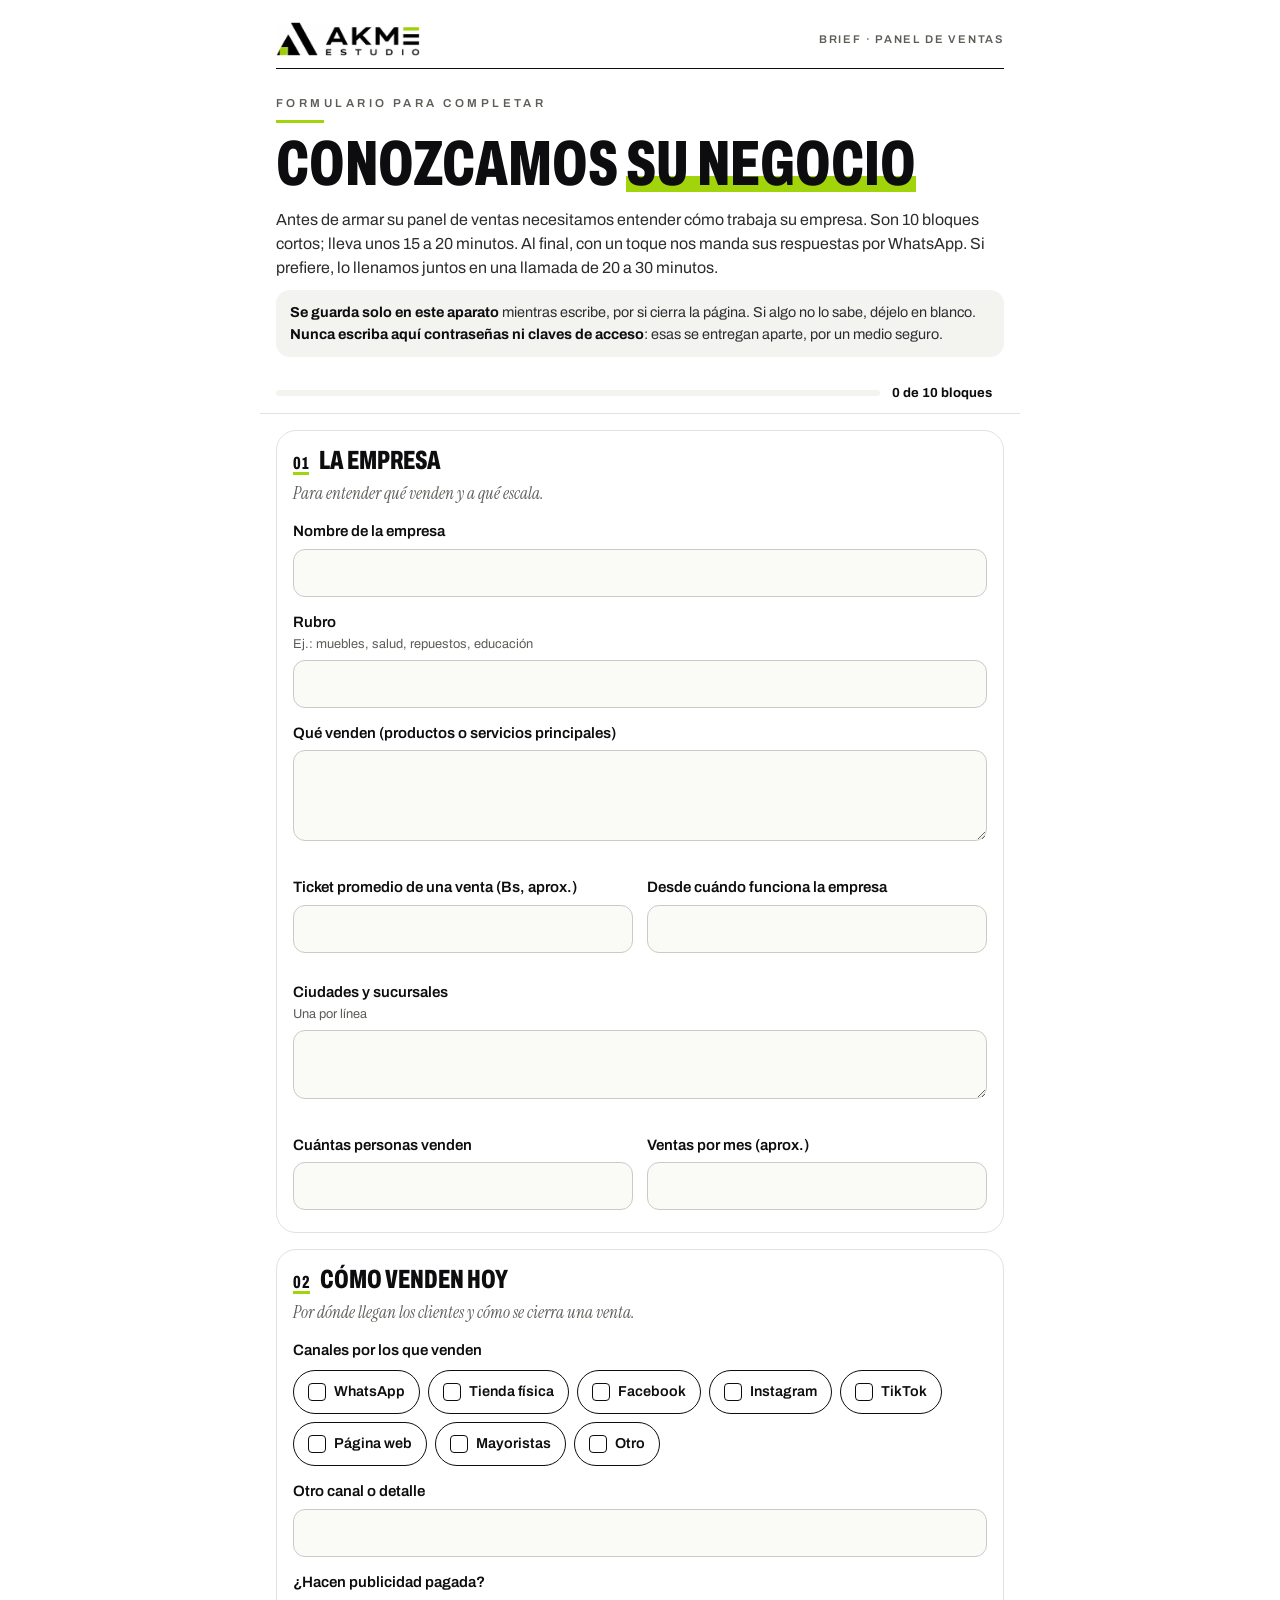
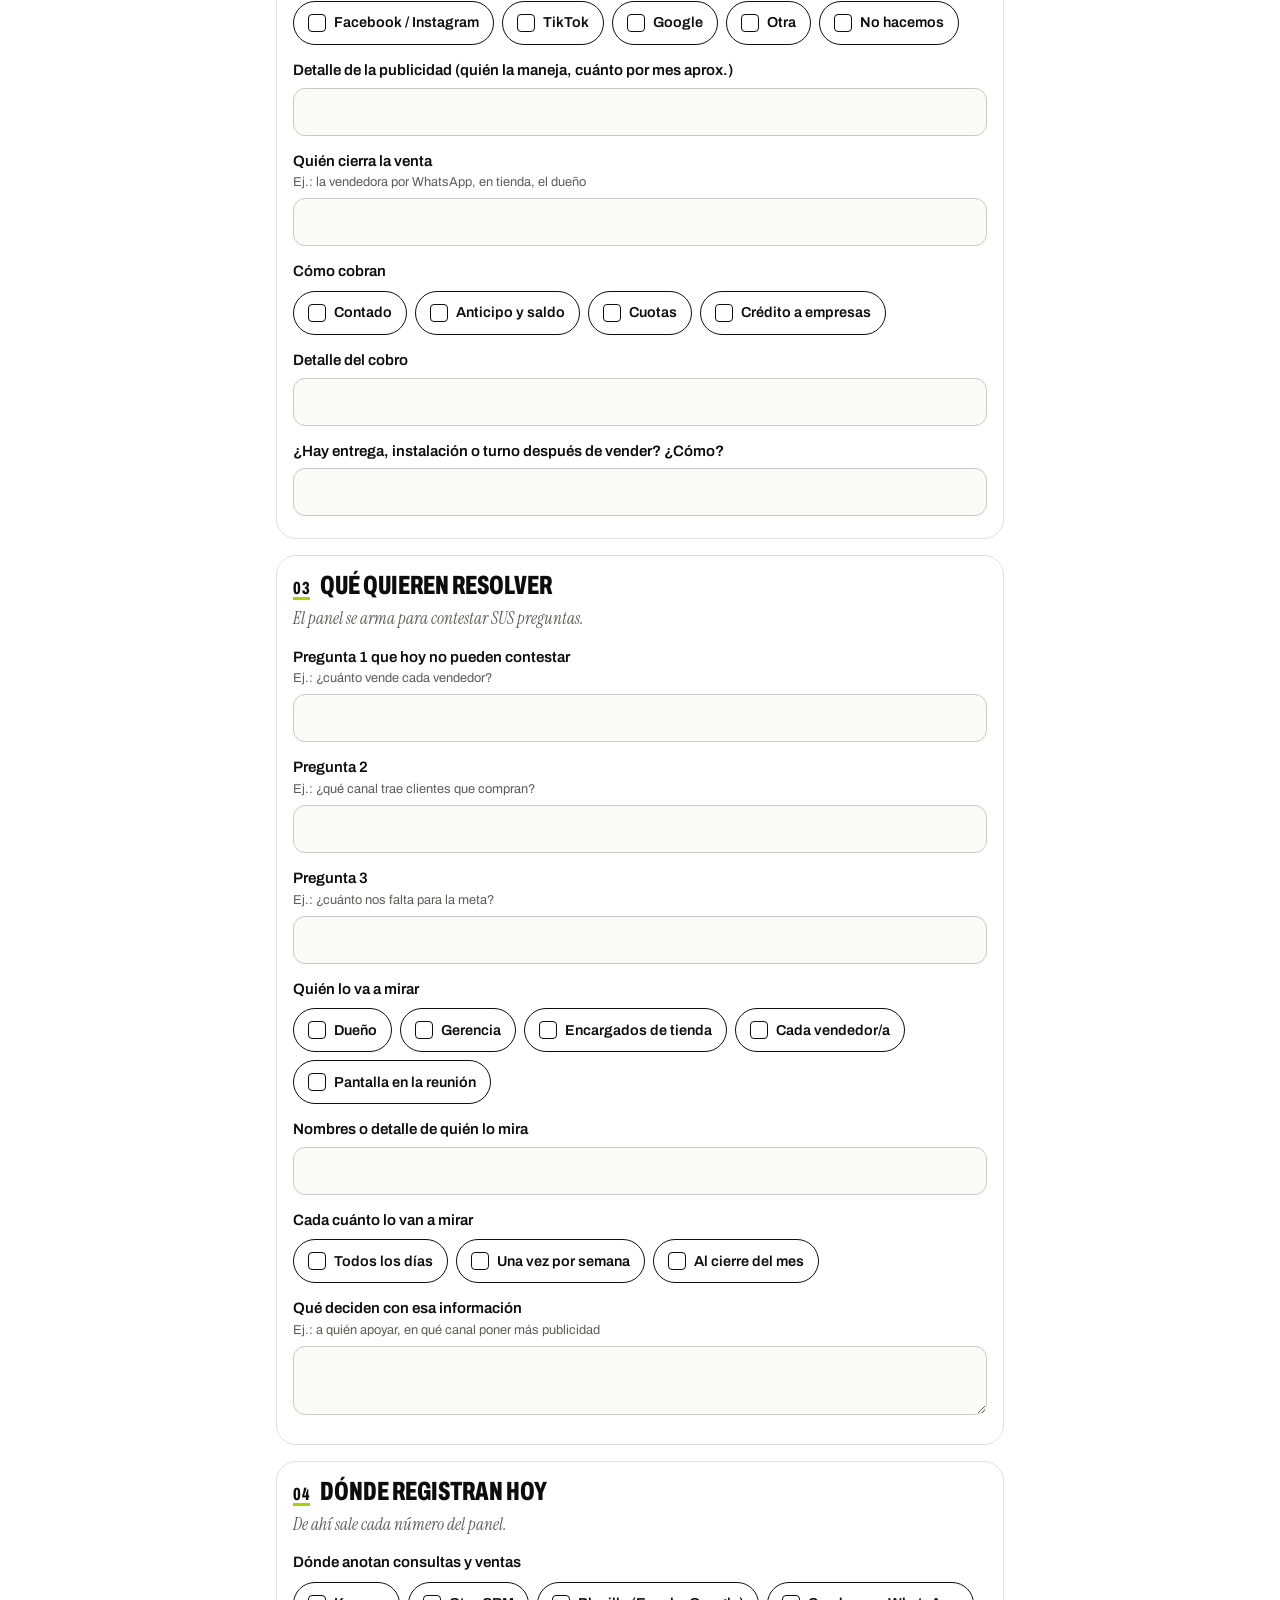
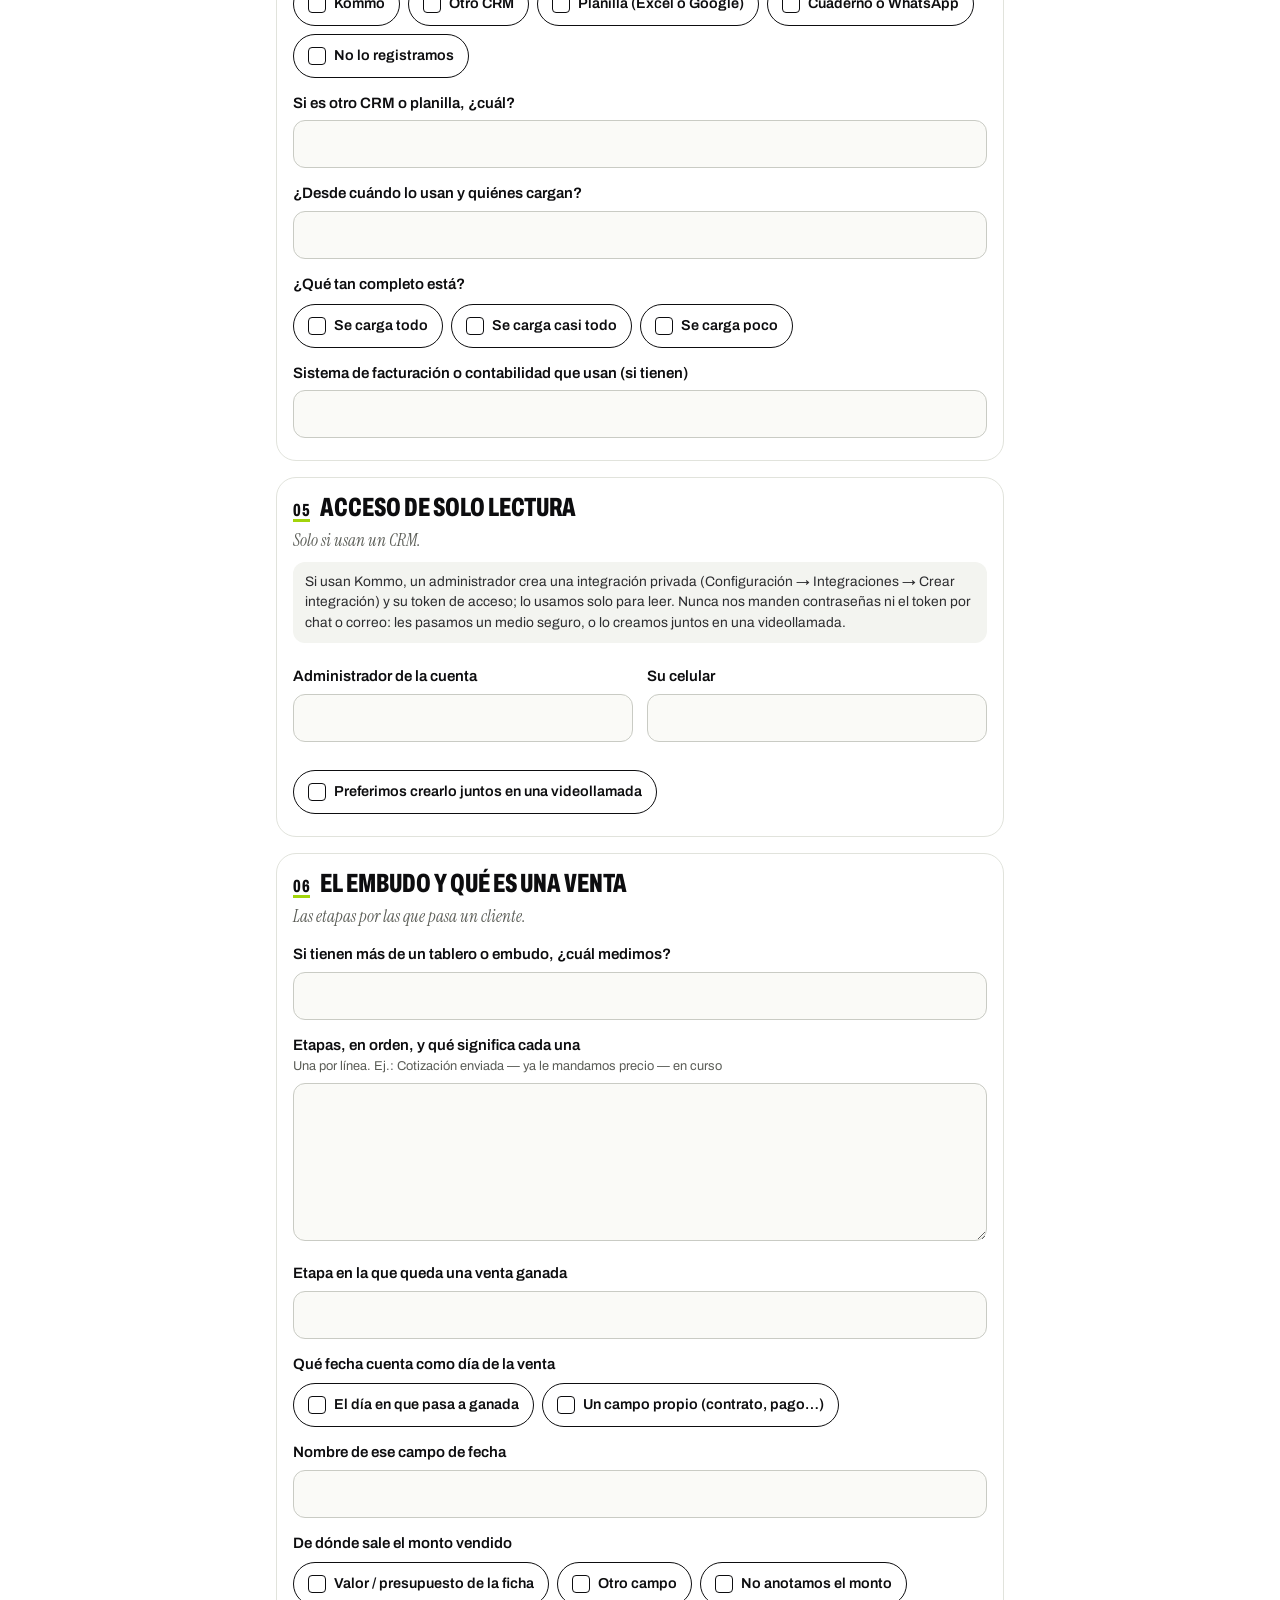
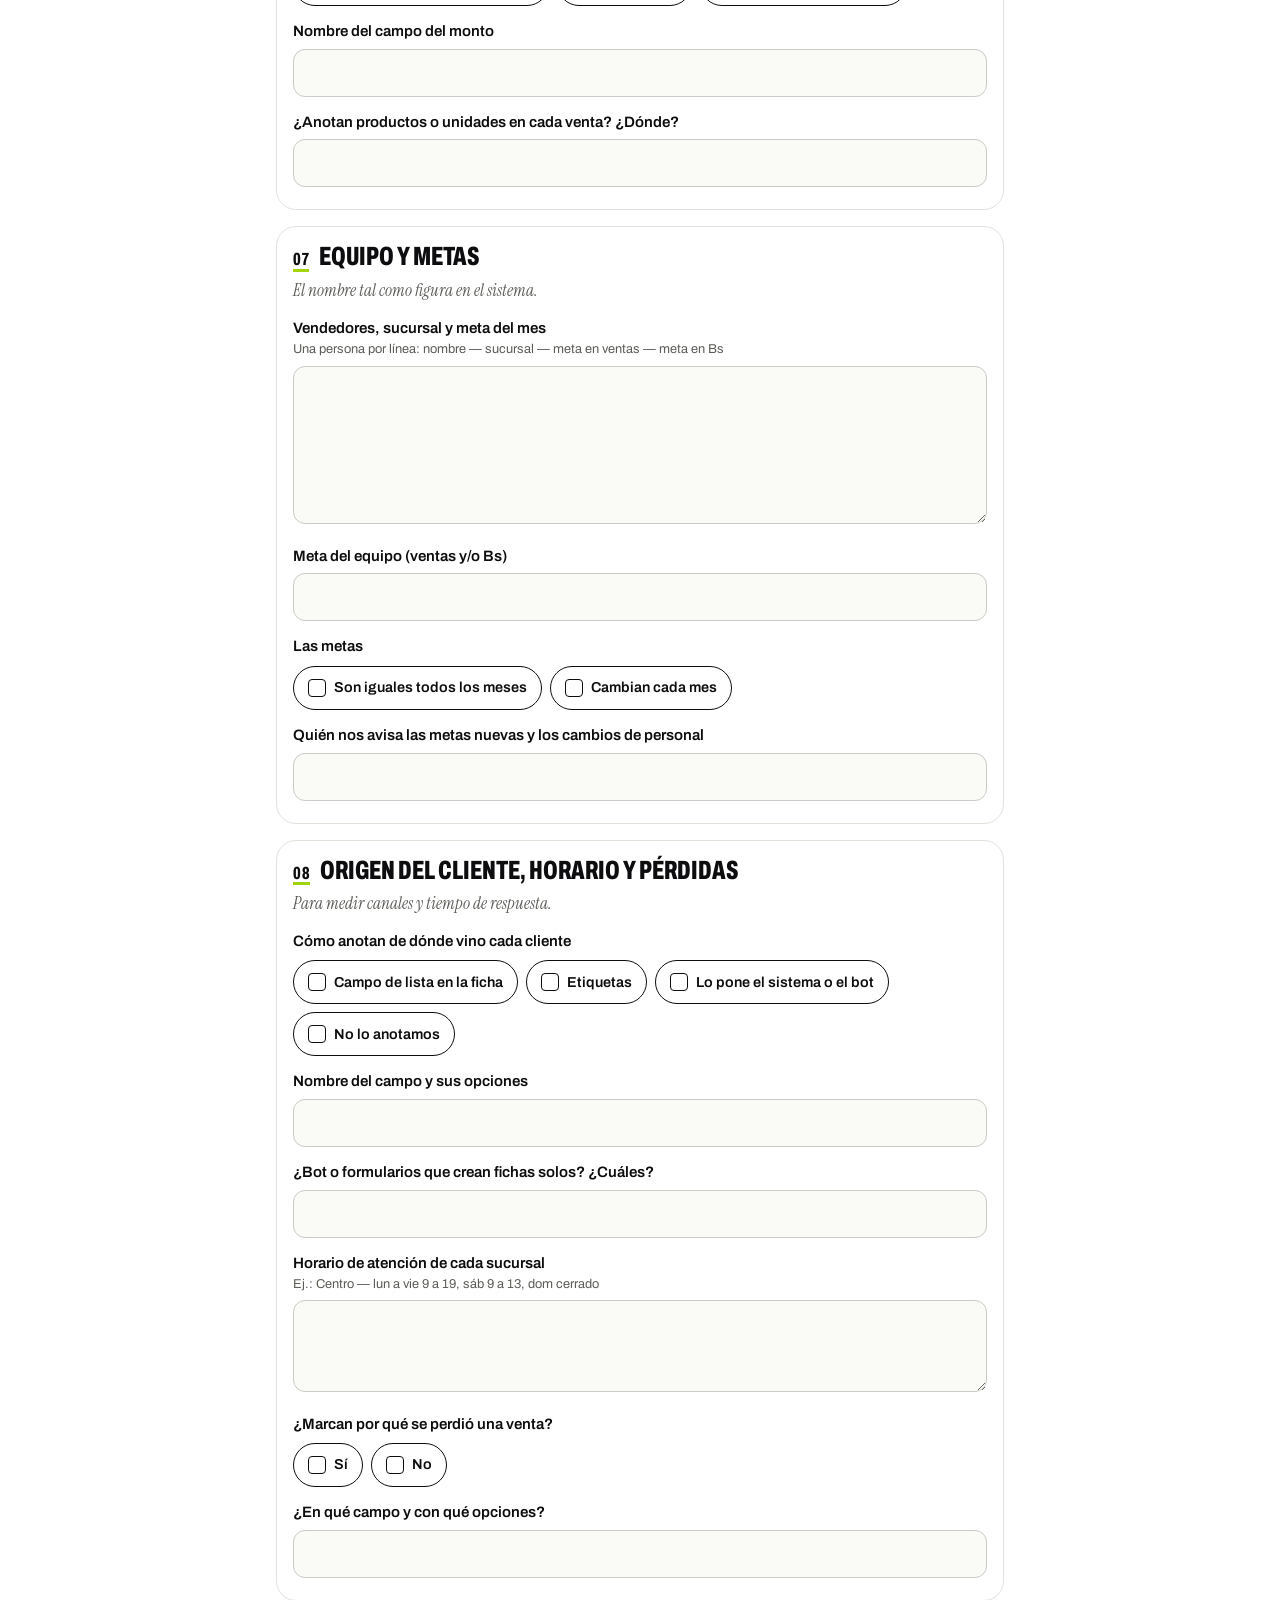
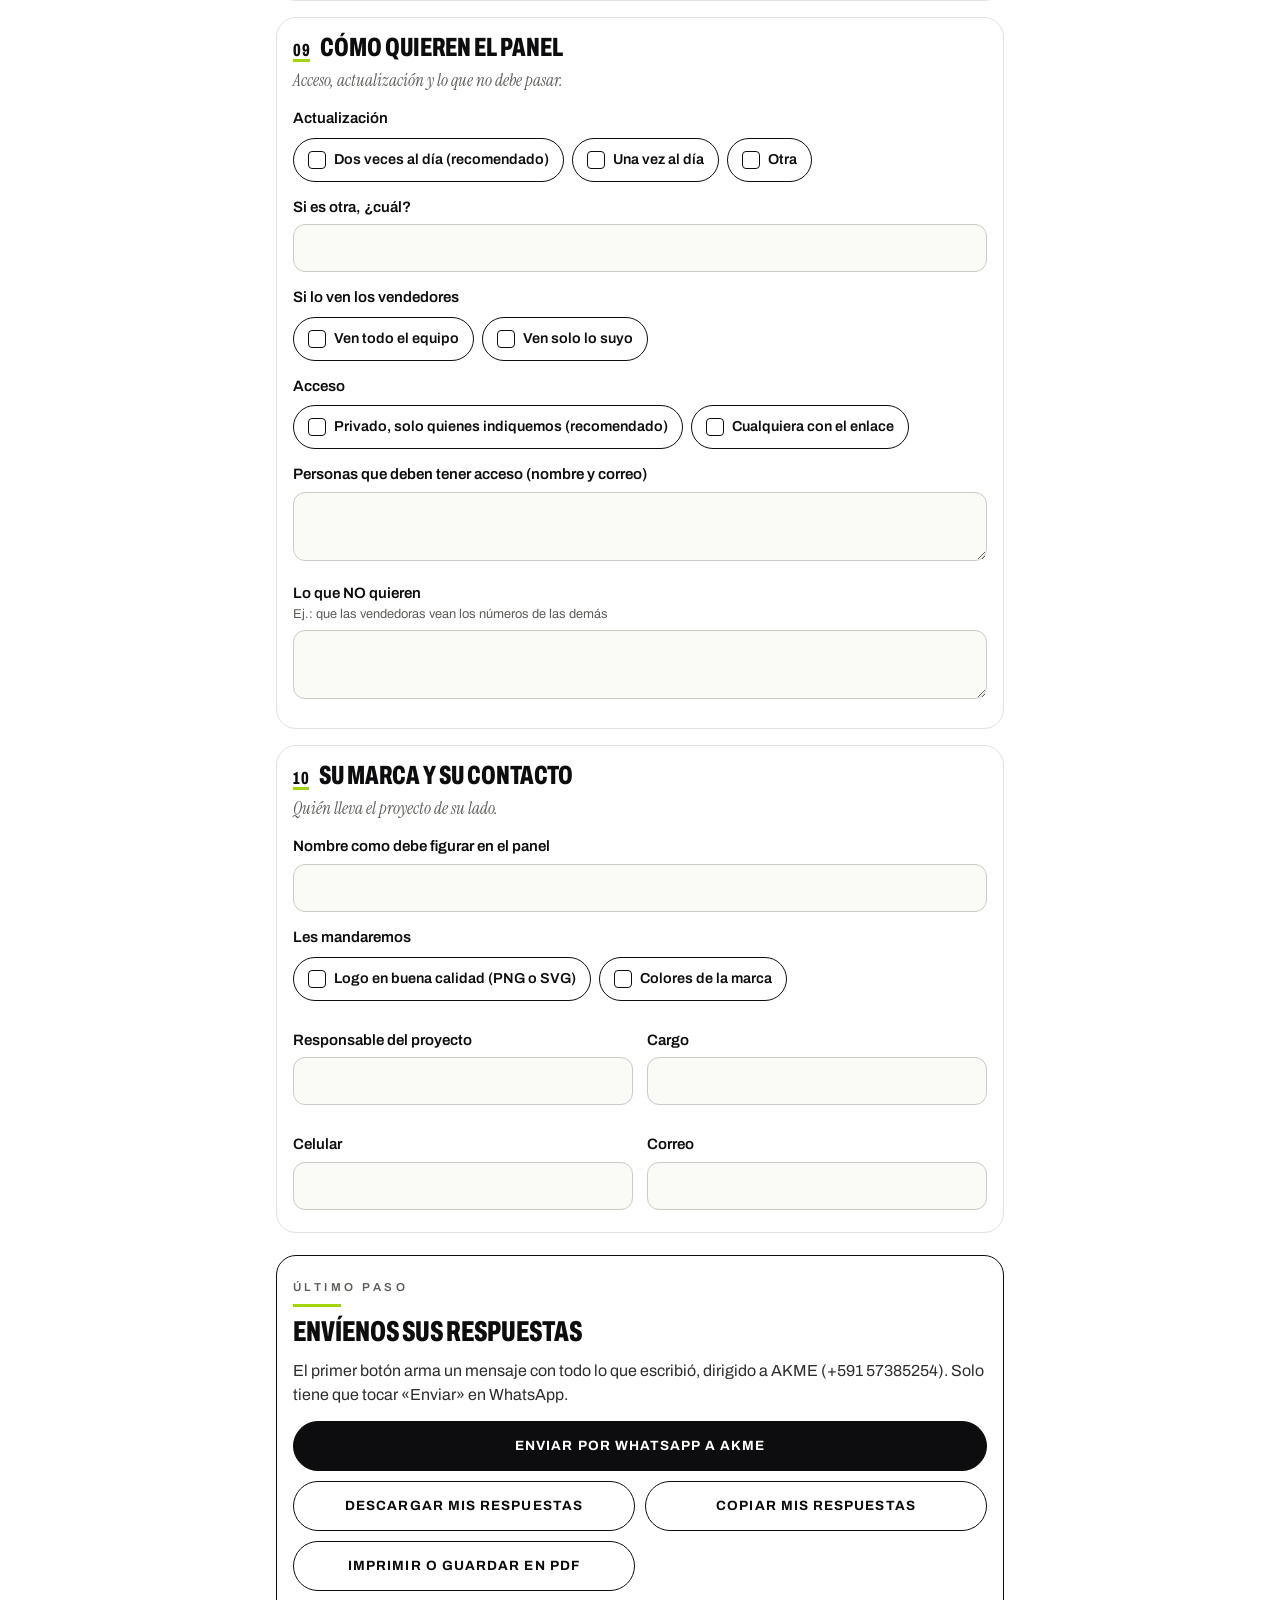
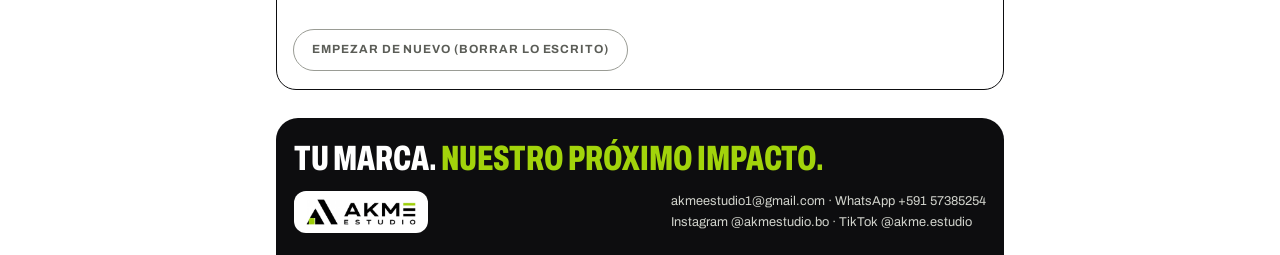
==== brief.html @ c1ee750e "Brief para clientes nuevos: formulario que el cliente llena y manda por WhatsApp Página brief.html d" ====
<!doctype html>
<html lang="es">
<head>
<meta charset="utf-8">
<meta name="robots" content="noindex">
<meta name="viewport" content="width=device-width, initial-scale=1">
<title>Brief del panel de ventas</title>
<meta name="description" content="Formulario de AKME Estudio para conocer su empresa antes de armar su panel de ventas.">
<link rel="preconnect" href="https://fonts.googleapis.com">
<link rel="preconnect" href="https://fonts.gstatic.com" crossorigin>
<link href="https://fonts.googleapis.com/css2?family=Archivo:ital,wdth,wght@0,62..125,100..900&family=Instrument+Serif:ital@1&display=swap" rel="stylesheet">
<style>
:root{--papel:#FFFFFF;--tinta:#0D0D0F;--grafito:#2D2D30;--lima:#A2D40B;--niebla:#F3F4F0;--linea:#E1E3DC;--apagado:#5B5D57;--oscuro-t:#D1D3CC;--bien:#1F8A4C}
*{box-sizing:border-box}
html{-webkit-text-size-adjust:100%}
body{margin:0;background:var(--papel);color:var(--tinta);font-family:"Archivo",system-ui,sans-serif;font-size:16px;line-height:1.5}
.hoja{max-width:760px;margin:0 auto;padding:22px 16px 0}
img{max-width:100%}
.cab{display:flex;justify-content:space-between;align-items:center;gap:12px;flex-wrap:wrap;border-bottom:1.5px solid var(--tinta);padding-bottom:12px}
.cab img{height:34px;width:auto;display:block}
.cab span{font-size:.7rem;text-transform:uppercase;letter-spacing:.16em;color:var(--apagado);font-weight:600}
.eyebrow{font-size:.72rem;text-transform:uppercase;letter-spacing:.3em;color:var(--apagado);font-weight:600;display:inline-block;margin:26px 0 12px}
.eyebrow::after{content:"";display:block;width:48px;height:3px;background:var(--lima);margin-top:8px}
h1,h2{font-stretch:64%;font-weight:800;text-transform:uppercase;line-height:.92;margin:0}
h1{font-size:clamp(2.6rem,11vw,4rem)}
h2{font-size:1.65rem;display:flex;gap:10px;align-items:baseline}
.hl{background:linear-gradient(transparent 68%,var(--lima) 68%,var(--lima) 92%,transparent 92%)}
.intro{color:var(--grafito);margin:14px 0 10px}
.aviso{background:var(--niebla);border-radius:14px;padding:12px 14px;font-size:.9rem;color:var(--grafito)}
.aviso b{color:var(--tinta)}
.estado{position:sticky;top:0;z-index:5;background:rgba(255,255,255,.96);border-bottom:1px solid var(--linea);margin:16px -16px 0;padding:10px 16px;display:flex;align-items:center;gap:12px;font-size:.82rem;color:var(--apagado)}
.estado .barra{flex:1;height:6px;background:var(--niebla);border-radius:999px;overflow:hidden}
.estado .barra i{display:block;height:100%;width:0;background:var(--tinta);transition:width .3s}
.estado b{color:var(--tinta);white-space:nowrap}
section{border:1px solid var(--linea);border-radius:20px;padding:18px 16px 8px;margin-top:16px}
.num{font-size:1.1rem;border-bottom:3px solid var(--lima);letter-spacing:.04em}
.desc{font-family:"Instrument Serif",serif;font-style:italic;color:var(--apagado);font-size:1.05rem;margin:6px 0 4px}
.nota{background:var(--niebla);border-radius:12px;padding:10px 12px;font-size:.86rem;color:var(--grafito);margin:8px 0}
.campo{margin:14px 0}
.campo label,.campo .lab{display:block;font-weight:600;font-size:.94rem}
.campo .h{display:block;font-size:.8rem;color:var(--apagado);margin-top:1px}
.dobles{display:grid;grid-template-columns:repeat(auto-fit,minmax(220px,1fr));gap:0 14px}
input[type=text],textarea{width:100%;margin-top:6px;font:inherit;font-size:16px;color:var(--tinta);background:#FAFAF7;border:1.5px solid #C9CBC4;border-radius:12px;padding:11px 12px;min-height:46px}
textarea{resize:vertical;line-height:1.4}
input[type=text]:focus,textarea:focus{outline:none;border-color:var(--tinta);background:#fff;box-shadow:0 0 0 3px rgba(162,212,11,.35)}
.ops{display:flex;flex-wrap:wrap;gap:8px;margin-top:8px}
.op{position:relative}
.op input{position:absolute;opacity:0;width:1px;height:1px}
.op span{display:inline-flex;align-items:center;gap:8px;min-height:44px;padding:8px 14px;border:1.5px solid var(--tinta);border-radius:999px;font-size:.9rem;cursor:pointer;user-select:none;background:#fff}
.op span::before{content:"";width:16px;height:16px;border:1.5px solid var(--tinta);border-radius:4px;flex:none;background:#fff}
.op input:checked+span{background:var(--tinta);color:#fff}
.op input:checked+span::before{background:var(--lima);border-color:var(--lima);box-shadow:inset 0 0 0 3px var(--tinta)}
.op input:focus-visible+span{box-shadow:0 0 0 3px rgba(162,212,11,.6)}
.fin{margin-top:22px;border:1.5px solid var(--tinta);border-radius:20px;padding:18px 16px}
.fin h2{font-size:1.8rem}
.btns{display:grid;gap:10px;margin-top:14px}
.btn{display:flex;align-items:center;justify-content:center;gap:8px;min-height:50px;border-radius:999px;border:1.5px solid var(--tinta);background:#fff;color:var(--tinta);font:inherit;font-weight:700;text-transform:uppercase;letter-spacing:.08em;font-size:.84rem;cursor:pointer;padding:10px 18px;text-decoration:none;text-align:center}
.btn.prin{background:var(--tinta);color:#fff}
.btn.chico{min-height:42px;font-size:.74rem;border-color:#9A9C95;color:var(--apagado)}
.msj{font-size:.86rem;color:var(--grafito);margin-top:10px;min-height:1.3em}
.msj.ok{color:var(--bien);font-weight:600}
.pie{background:var(--tinta);color:#fff;margin-top:28px;border-radius:22px 22px 0 0;padding:24px 18px 22px}
.pie .lema{font-stretch:64%;font-weight:800;text-transform:uppercase;font-size:clamp(1.6rem,7vw,2.2rem);line-height:.92}
.pie .lema em{font-style:normal;color:var(--lima)}
.pie .fila{display:flex;justify-content:space-between;gap:14px;align-items:center;flex-wrap:wrap;margin-top:16px}
.placa{background:#fff;border-radius:12px;padding:8px 12px;display:inline-block}
.placa img{height:26px;width:auto;display:block}
.pie .ct{font-size:.8rem;color:var(--oscuro-t);line-height:1.6}
@media (min-width:600px){.btns{grid-template-columns:1fr 1fr}.btns .prin{grid-column:1/-1}}
@page{size:A4;margin:12mm}
@media print{
  .estado,.fin .btns,.fin .msj,.btn.chico,.no-imp{display:none!important}
  body{font-size:10.5pt;-webkit-print-color-adjust:exact;print-color-adjust:exact}
  .hoja{max-width:none;padding:0}
  section{break-inside:auto;padding:12px 14px 4px}
  .campo{break-inside:avoid;margin:8px 0}
  input[type=text],textarea{min-height:0;padding:5px 8px;border-width:1px}
  .op span{min-height:0;padding:3px 10px}
  .op input:not(:checked)+span{opacity:.45}
  .pie{border-radius:16px}
}
</style>
</head>
<body>
<div class="hoja">
  <header class="cab"><img src="[data-uri]" alt="AKME Estudio"><span>Brief · Panel de ventas</span></header>
  <span class="eyebrow">Formulario para completar</span>
  <h1>Conozcamos <span class="hl">su negocio</span></h1>
  <p class="intro">Antes de armar su panel de ventas necesitamos entender cómo trabaja su empresa. Son 10 bloques cortos; lleva
    unos 15 a 20 minutos. Al final, con un toque nos manda sus respuestas por WhatsApp. Si prefiere, lo llenamos juntos en una
    llamada de 20 a 30 minutos.</p>
  <div class="aviso"><b>Se guarda solo en este aparato</b> mientras escribe, por si cierra la página. Si algo no lo sabe, déjelo en
    blanco. <b>Nunca escriba aquí contraseñas ni claves de acceso</b>: esas se entregan aparte, por un medio seguro.</div>
  <div class="estado" aria-live="polite"><div class="barra"><i id="barra"></i></div><b id="avance">0 de 10 bloques</b><span id="guardado"></span></div>

  <form id="brief" autocomplete="off" onsubmit="return false"></form>

  <div class="fin">
    <span class="eyebrow" style="margin-top:0">Último paso</span>
    <h2>Envíenos sus respuestas</h2>
    <p class="intro" style="margin-bottom:0">El primer botón arma un mensaje con todo lo que escribió, dirigido a AKME
      (+591 57385254). Solo tiene que tocar «Enviar» en WhatsApp.</p>
    <div class="btns">
      <button type="button" class="btn prin" id="b-wa">Enviar por WhatsApp a AKME</button>
      <button type="button" class="btn" id="b-txt">Descargar mis respuestas</button>
      <button type="button" class="btn" id="b-copiar">Copiar mis respuestas</button>
      <button type="button" class="btn" id="b-imp">Imprimir o guardar en PDF</button>
    </div>
    <div class="msj" id="msj" role="status"></div>
    <div style="margin-top:10px"><button type="button" class="btn chico" id="b-borrar">Empezar de nuevo (borrar lo escrito)</button></div>
  </div>
</div>

<footer class="hoja" style="padding-top:0">
  <div class="pie">
    <div class="lema">Tu marca. <em>Nuestro próximo impacto.</em></div>
    <div class="fila">
      <span class="placa"><img src="[data-uri]" alt="AKME Estudio"></span>
      <div class="ct">akmeestudio1@gmail.com · WhatsApp +591 57385254<br>Instagram @akmestudio.bo · TikTok @akme.estudio</div>
    </div>
  </div>
</footer>

<script>
(function(){
  var SPEC = [{"n": "1", "t": "La empresa", "d": "Para entender qué venden y a qué escala.", "f": [{"k": "text", "name": "empresa_nombre", "l": "Nombre de la empresa"}, {"k": "text", "name": "rubro", "l": "Rubro", "h": "Ej.: muebles, salud, repuestos, educación"}, {"k": "area", "name": "que_venden", "l": "Qué venden (productos o servicios principales)", "rows": 3}, {"k": "text", "name": "ticket_promedio", "l": "Ticket promedio de una venta (Bs, aprox.)", "half": true}, {"k": "text", "name": "desde_cuando", "l": "Desde cuándo funciona la empresa", "half": true}, {"k": "area", "name": "sucursales", "l": "Ciudades y sucursales", "h": "Una por línea", "rows": 2}, {"k": "text", "name": "cantidad_vendedores", "l": "Cuántas personas venden", "half": true}, {"k": "text", "name": "ventas_mes", "l": "Ventas por mes (aprox.)", "half": true}]}, {"n": "2", "t": "Cómo venden hoy", "d": "Por dónde llegan los clientes y cómo se cierra una venta.", "f": [{"k": "checks", "l": "Canales por los que venden", "o": [["canal_whatsapp", "WhatsApp"], ["canal_tienda", "Tienda física"], ["canal_facebook", "Facebook"], ["canal_instagram", "Instagram"], ["canal_tiktok", "TikTok"], ["canal_web", "Página web"], ["canal_mayoristas", "Mayoristas"], ["canal_otro", "Otro"]]}, {"k": "text", "name": "canales", "l": "Otro canal o detalle"}, {"k": "checks", "l": "¿Hacen publicidad pagada?", "o": [["pub_meta", "Facebook / Instagram"], ["pub_tiktok", "TikTok"], ["pub_google", "Google"], ["pub_otra", "Otra"], ["pub_no", "No hacemos"]]}, {"k": "text", "name": "publicidad", "l": "Detalle de la publicidad (quién la maneja, cuánto por mes aprox.)"}, {"k": "text", "name": "quien_cierra", "l": "Quién cierra la venta", "h": "Ej.: la vendedora por WhatsApp, en tienda, el dueño"}, {"k": "checks", "l": "Cómo cobran", "o": [["cobro_contado", "Contado"], ["cobro_anticipo", "Anticipo y saldo"], ["cobro_cuotas", "Cuotas"], ["cobro_credito", "Crédito a empresas"]]}, {"k": "text", "name": "como_cobran", "l": "Detalle del cobro"}, {"k": "text", "name": "entrega", "l": "¿Hay entrega, instalación o turno después de vender? ¿Cómo?"}]}, {"n": "3", "t": "Qué quieren resolver", "d": "El panel se arma para contestar SUS preguntas.", "f": [{"k": "text", "name": "preguntas_1", "l": "Pregunta 1 que hoy no pueden contestar", "h": "Ej.: ¿cuánto vende cada vendedor?"}, {"k": "text", "name": "preguntas_2", "l": "Pregunta 2", "h": "Ej.: ¿qué canal trae clientes que compran?"}, {"k": "text", "name": "preguntas_3", "l": "Pregunta 3", "h": "Ej.: ¿cuánto nos falta para la meta?"}, {"k": "checks", "l": "Quién lo va a mirar", "o": [["mira_dueno", "Dueño"], ["mira_gerencia", "Gerencia"], ["mira_supervisores", "Encargados de tienda"], ["mira_vendedores", "Cada vendedor/a"], ["mira_reunion", "Pantalla en la reunión"]]}, {"k": "text", "name": "quien_mira", "l": "Nombres o detalle de quién lo mira"}, {"k": "checks", "l": "Cada cuánto lo van a mirar", "o": [["mira_diario", "Todos los días"], ["mira_semanal", "Una vez por semana"], ["mira_mensual", "Al cierre del mes"]]}, {"k": "area", "name": "que_deciden", "l": "Qué deciden con esa información", "h": "Ej.: a quién apoyar, en qué canal poner más publicidad", "rows": 2}]}, {"n": "4", "t": "Dónde registran hoy", "d": "De ahí sale cada número del panel.", "f": [{"k": "checks", "l": "Dónde anotan consultas y ventas", "o": [["crm_kommo", "Kommo"], ["crm_otro", "Otro CRM"], ["crm_planilla", "Planilla (Excel o Google)"], ["crm_cuaderno", "Cuaderno o WhatsApp"], ["crm_nada", "No lo registramos"]]}, {"k": "text", "name": "crm_cual", "l": "Si es otro CRM o planilla, ¿cuál?"}, {"k": "text", "name": "registro_actual", "l": "¿Desde cuándo lo usan y quiénes cargan?"}, {"k": "checks", "l": "¿Qué tan completo está?", "o": [["completo_todo", "Se carga todo"], ["completo_parcial", "Se carga casi todo"], ["completo_poco", "Se carga poco"]]}, {"k": "text", "name": "sistema_facturacion", "l": "Sistema de facturación o contabilidad que usan (si tienen)"}]}, {"n": "5", "t": "Acceso de solo lectura", "d": "Solo si usan un CRM.", "nota": "Si usan Kommo, un administrador crea una integración privada (Configuración → Integraciones → Crear integración) y su token de acceso; lo usamos solo para leer. Nunca nos manden contraseñas ni el token por chat o correo: les pasamos un medio seguro, o lo creamos juntos en una videollamada.", "f": [{"k": "text", "name": "admin_nombre", "l": "Administrador de la cuenta", "half": true}, {"k": "text", "name": "admin_celular", "l": "Su celular", "half": true}, {"k": "checks", "l": "", "o": [["acceso_videollamada", "Preferimos crearlo juntos en una videollamada"]]}]}, {"n": "6", "t": "El embudo y qué es una venta", "d": "Las etapas por las que pasa un cliente.", "f": [{"k": "text", "name": "embudos_cual", "l": "Si tienen más de un tablero o embudo, ¿cuál medimos?"}, {"k": "area", "name": "etapas_embudo", "l": "Etapas, en orden, y qué significa cada una", "h": "Una por línea. Ej.: Cotización enviada — ya le mandamos precio — en curso", "rows": 6}, {"k": "text", "name": "que_es_venta", "l": "Etapa en la que queda una venta ganada"}, {"k": "checks", "l": "Qué fecha cuenta como día de la venta", "o": [["fventa_ganada", "El día en que pasa a ganada"], ["fventa_campo", "Un campo propio (contrato, pago…)"]]}, {"k": "text", "name": "fecha_venta_campo", "l": "Nombre de ese campo de fecha"}, {"k": "checks", "l": "De dónde sale el monto vendido", "o": [["monto_valor", "Valor / presupuesto de la ficha"], ["monto_otro", "Otro campo"], ["monto_no", "No anotamos el monto"]]}, {"k": "text", "name": "monto_campo", "l": "Nombre del campo del monto"}, {"k": "text", "name": "productos_unidades", "l": "¿Anotan productos o unidades en cada venta? ¿Dónde?"}]}, {"n": "7", "t": "Equipo y metas", "d": "El nombre tal como figura en el sistema.", "f": [{"k": "area", "name": "metas", "l": "Vendedores, sucursal y meta del mes", "h": "Una persona por línea: nombre — sucursal — meta en ventas — meta en Bs", "rows": 6}, {"k": "text", "name": "meta_equipo", "l": "Meta del equipo (ventas y/o Bs)"}, {"k": "checks", "l": "Las metas", "o": [["metas_fijas", "Son iguales todos los meses"], ["metas_mensuales", "Cambian cada mes"]]}, {"k": "text", "name": "quien_avisa_metas", "l": "Quién nos avisa las metas nuevas y los cambios de personal"}]}, {"n": "8", "t": "Origen del cliente, horario y pérdidas", "d": "Para medir canales y tiempo de respuesta.", "f": [{"k": "checks", "l": "Cómo anotan de dónde vino cada cliente", "o": [["origen_campo", "Campo de lista en la ficha"], ["origen_etiquetas", "Etiquetas"], ["origen_bot", "Lo pone el sistema o el bot"], ["origen_no", "No lo anotamos"]]}, {"k": "text", "name": "origen_detalle", "l": "Nombre del campo y sus opciones"}, {"k": "text", "name": "bot_formularios", "l": "¿Bot o formularios que crean fichas solos? ¿Cuáles?"}, {"k": "area", "name": "horario", "l": "Horario de atención de cada sucursal", "h": "Ej.: Centro — lun a vie 9 a 19, sáb 9 a 13, dom cerrado", "rows": 3}, {"k": "checks", "l": "¿Marcan por qué se perdió una venta?", "o": [["perdida_si", "Sí"], ["perdida_no", "No"]]}, {"k": "text", "name": "perdida_detalle", "l": "¿En qué campo y con qué opciones?"}]}, {"n": "9", "t": "Cómo quieren el panel", "d": "Acceso, actualización y lo que no debe pasar.", "f": [{"k": "checks", "l": "Actualización", "o": [["frec_2dia", "Dos veces al día (recomendado)"], ["frec_1dia", "Una vez al día"], ["frec_otra", "Otra"]]}, {"k": "text", "name": "frecuencia", "l": "Si es otra, ¿cuál?"}, {"k": "checks", "l": "Si lo ven los vendedores", "o": [["ven_todo", "Ven todo el equipo"], ["ven_suyo", "Ven solo lo suyo"]]}, {"k": "checks", "l": "Acceso", "o": [["acceso_privado", "Privado, solo quienes indiquemos (recomendado)"], ["acceso_enlace", "Cualquiera con el enlace"]]}, {"k": "area", "name": "personas_acceso", "l": "Personas que deben tener acceso (nombre y correo)", "rows": 2}, {"k": "area", "name": "no_quieren", "l": "Lo que NO quieren", "h": "Ej.: que las vendedoras vean los números de las demás", "rows": 2}]}, {"n": "10", "t": "Su marca y su contacto", "d": "Quién lleva el proyecto de su lado.", "f": [{"k": "text", "name": "nombre_en_panel", "l": "Nombre como debe figurar en el panel"}, {"k": "checks", "l": "Les mandaremos", "o": [["marca_logo", "Logo en buena calidad (PNG o SVG)"], ["marca_colores", "Colores de la marca"]]}, {"k": "text", "name": "contacto_nombre", "l": "Responsable del proyecto", "half": true}, {"k": "text", "name": "contacto_cargo", "l": "Cargo", "half": true}, {"k": "text", "name": "contacto_celular", "l": "Celular", "half": true}, {"k": "text", "name": "contacto_correo", "l": "Correo", "half": true}]}];
  var CLAVE = 'akme_brief_panel_v1';
  var WA = '59157385254';
  var form = document.getElementById('brief');

  function esc(s){return String(s).replace(/[&<>"]/g,function(c){return {'&':'&amp;','<':'&lt;','>':'&gt;','"':'&quot;'}[c];});}

  // ---- armar el formulario ----
  var html = '';
  SPEC.forEach(function(s){
    html += '<section data-sec="'+s.n+'"><h2><span class="num">'+String(s.n).padStart(2,'0')+'</span>'+esc(s.t)+'</h2>';
    html += '<p class="desc">'+esc(s.d)+'</p>';
    if (s.nota) html += '<div class="nota">'+esc(s.nota)+'</div>';
    var i = 0, f = s.f;
    while (i < f.length){
      if (f[i].half && f[i+1] && f[i+1].half){ html += '<div class="dobles">'+campo(f[i])+campo(f[i+1])+'</div>'; i += 2; }
      else { html += campo(f[i]); i++; }
    }
    html += '</section>';
  });
  form.innerHTML = html;

  function campo(c){
    if (c.k === 'checks'){
      var o = '<div class="campo" role="group"'+(c.l?' aria-label="'+esc(c.l)+'"':'')+'>';
      if (c.l) o += '<span class="lab">'+esc(c.l)+'</span>';
      o += '<div class="ops">';
      c.o.forEach(function(op){
        o += '<label class="op"><input type="checkbox" name="'+op[0]+'"><span>'+esc(op[1])+'</span></label>';
      });
      return o + '</div></div>';
    }
    var id = 'f_'+c.name, h = c.h ? '<span class="h" id="h_'+c.name+'">'+esc(c.h)+'</span>' : '';
    var desc = c.h ? ' aria-describedby="h_'+c.name+'"' : '';
    var inp = c.k === 'area'
      ? '<textarea id="'+id+'" name="'+c.name+'" rows="'+(c.rows||3)+'"'+desc+'></textarea>'
      : '<input type="text" id="'+id+'" name="'+c.name+'"'+desc+'>';
    return '<div class="campo"><label for="'+id+'">'+esc(c.l)+'</label>'+h+inp+'</div>';
  }

  // ---- borrador en el navegador ----
  function leer(){ var d = {}; Array.prototype.forEach.call(form.elements, function(el){
      if (!el.name) return; d[el.name] = el.type === 'checkbox' ? el.checked : el.value; }); return d; }
  function poner(d){ Array.prototype.forEach.call(form.elements, function(el){
      if (!el.name || !(el.name in d)) return; if (el.type === 'checkbox') el.checked = !!d[el.name]; else el.value = d[el.name] || ''; }); }
  try { var g = localStorage.getItem(CLAVE); if (g) poner(JSON.parse(g)); } catch(e) {}
  var tGuard = null, guardEl = document.getElementById('guardado');
  function guardar(){
    try { localStorage.setItem(CLAVE, JSON.stringify(leer())); guardEl.textContent = '· borrador guardado'; }
    catch(e){ guardEl.textContent = '· sin borrador en este navegador'; }
  }
  form.addEventListener('input', function(){ avance(); clearTimeout(tGuard); tGuard = setTimeout(guardar, 400); });
  form.addEventListener('change', function(){ avance(); guardar(); });

  // ---- avance ----
  function avance(){
    var n = 0;
    form.querySelectorAll('section').forEach(function(sec){
      var algo = Array.prototype.some.call(sec.querySelectorAll('input,textarea'), function(el){
        return el.type === 'checkbox' ? el.checked : el.value.trim() !== ''; });
      if (algo) n++;
    });
    document.getElementById('avance').textContent = n + ' de ' + SPEC.length + ' bloques';
    document.getElementById('barra').style.width = (n / SPEC.length * 100) + '%';
  }
  avance();

  // ---- texto con las respuestas ----
  function texto(conFormato){
    var d = leer(), b = conFormato ? '*' : '', out = [];
    out.push(b+'Brief · Panel de ventas · AKME Estudio'+b);
    if (d.empresa_nombre) out.push('Empresa: ' + d.empresa_nombre.trim());
    var hay = false;
    SPEC.forEach(function(s){
      var lin = [];
      s.f.forEach(function(c){
        if (c.k === 'checks'){
          var m = c.o.filter(function(op){ return d[op[0]]; }).map(function(op){ return op[1]; });
          if (m.length) lin.push((c.l ? c.l + ': ' : '') + m.join(', '));
        } else {
          var v = (d[c.name] || '').trim();
          if (v) lin.push(c.l + ': ' + (v.indexOf('\n') >= 0 ? '\n' + v : v));
        }
      });
      if (lin.length){ hay = true; out.push(''); out.push(b + s.n + '. ' + s.t + b); out = out.concat(lin); }
    });
    return hay ? out.join('\n') : '';
  }
  var msj = document.getElementById('msj');
  function aviso(t, ok){ msj.textContent = t; msj.className = 'msj' + (ok ? ' ok' : ''); }

  document.getElementById('b-wa').addEventListener('click', function(){
    var t = texto(true);
    if (!t){ aviso('Todavía no escribió nada.'); return; }
    var url = 'https://wa.me/' + WA + '?text=' + encodeURIComponent(t);
    if (url.length > 7000) aviso('Sus respuestas son largas: si WhatsApp corta el mensaje, use «Descargar mis respuestas» y mándenos el archivo.');
    else aviso('Abriendo WhatsApp…', true);
    window.open(url, '_blank', 'noopener');
  });
  document.getElementById('b-txt').addEventListener('click', function(){
    var t = texto(false);
    if (!t){ aviso('Todavía no escribió nada.'); return; }
    var d = leer(), nom = (d.empresa_nombre || 'empresa').normalize('NFD').replace(/[̀-ͯ]/g,'').replace(/[^A-Za-z0-9]+/g,'-').replace(/^-|-$/g,'').slice(0,40) || 'empresa';
    var fn = 'brief-panel-' + nom + '.txt';
    function bajarComun(){
      var blob = new Blob(['﻿' + t], {type:'text/plain;charset=utf-8'});
      var a = document.createElement('a'); a.href = URL.createObjectURL(blob); a.download = fn;
      document.body.appendChild(a); a.click(); setTimeout(function(){ URL.revokeObjectURL(a.href); a.remove(); }, 1000);
      aviso('Archivo descargado. Mándenoslo por WhatsApp o a akmeestudio1@gmail.com.', true);
    }
    bajarComun();
  });
  document.getElementById('b-copiar').addEventListener('click', function(){
    var t = texto(false);
    if (!t){ aviso('Todavía no escribió nada.'); return; }
    function viejo(){ var ta = document.createElement('textarea'); ta.value = t; ta.style.position='fixed'; ta.style.opacity='0';
      document.body.appendChild(ta); ta.select(); var ok = false; try { ok = document.execCommand('copy'); } catch(e){} ta.remove();
      aviso(ok ? 'Copiado. Péguelo en un mensaje a AKME.' : 'No se pudo copiar; use «Descargar mis respuestas».', ok); }
    if (navigator.clipboard && navigator.clipboard.writeText) navigator.clipboard.writeText(t).then(function(){ aviso('Copiado. Péguelo en un mensaje a AKME.', true); }, viejo);
    else viejo();
  });
  document.getElementById('b-imp').addEventListener('click', function(){ window.print(); });
  document.getElementById('b-borrar').addEventListener('click', function(){
    if (!confirm('¿Borrar todo lo escrito en este formulario?')) return;
    form.reset(); try { localStorage.removeItem(CLAVE); } catch(e){}
    guardEl.textContent = ''; avance(); aviso('Formulario vacío.');
  });
  function alto(){ form.querySelectorAll('textarea').forEach(function(t){ t.style.height='auto'; t.style.height=(t.scrollHeight+4)+'px'; }); }
  window.addEventListener('beforeprint', alto);
  window.__briefTexto = texto;
})();
</script>
</body>
</html>
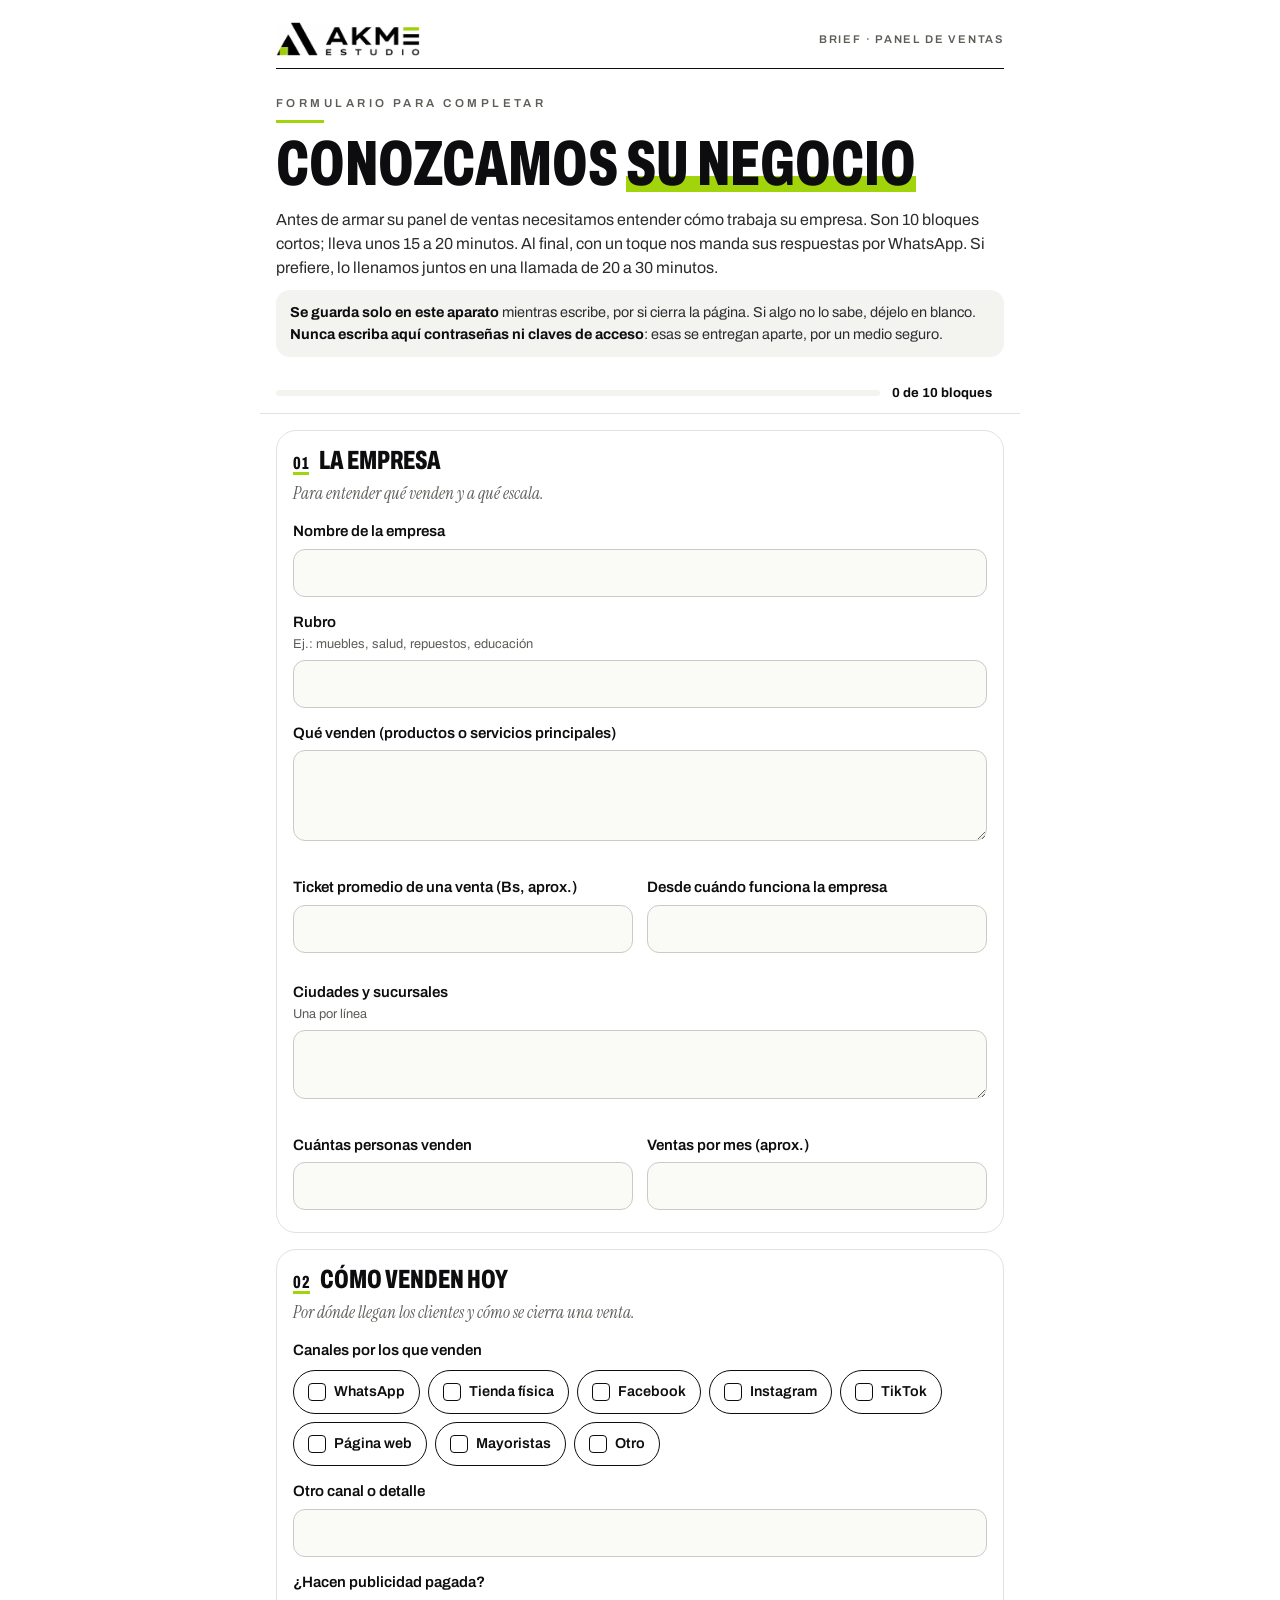
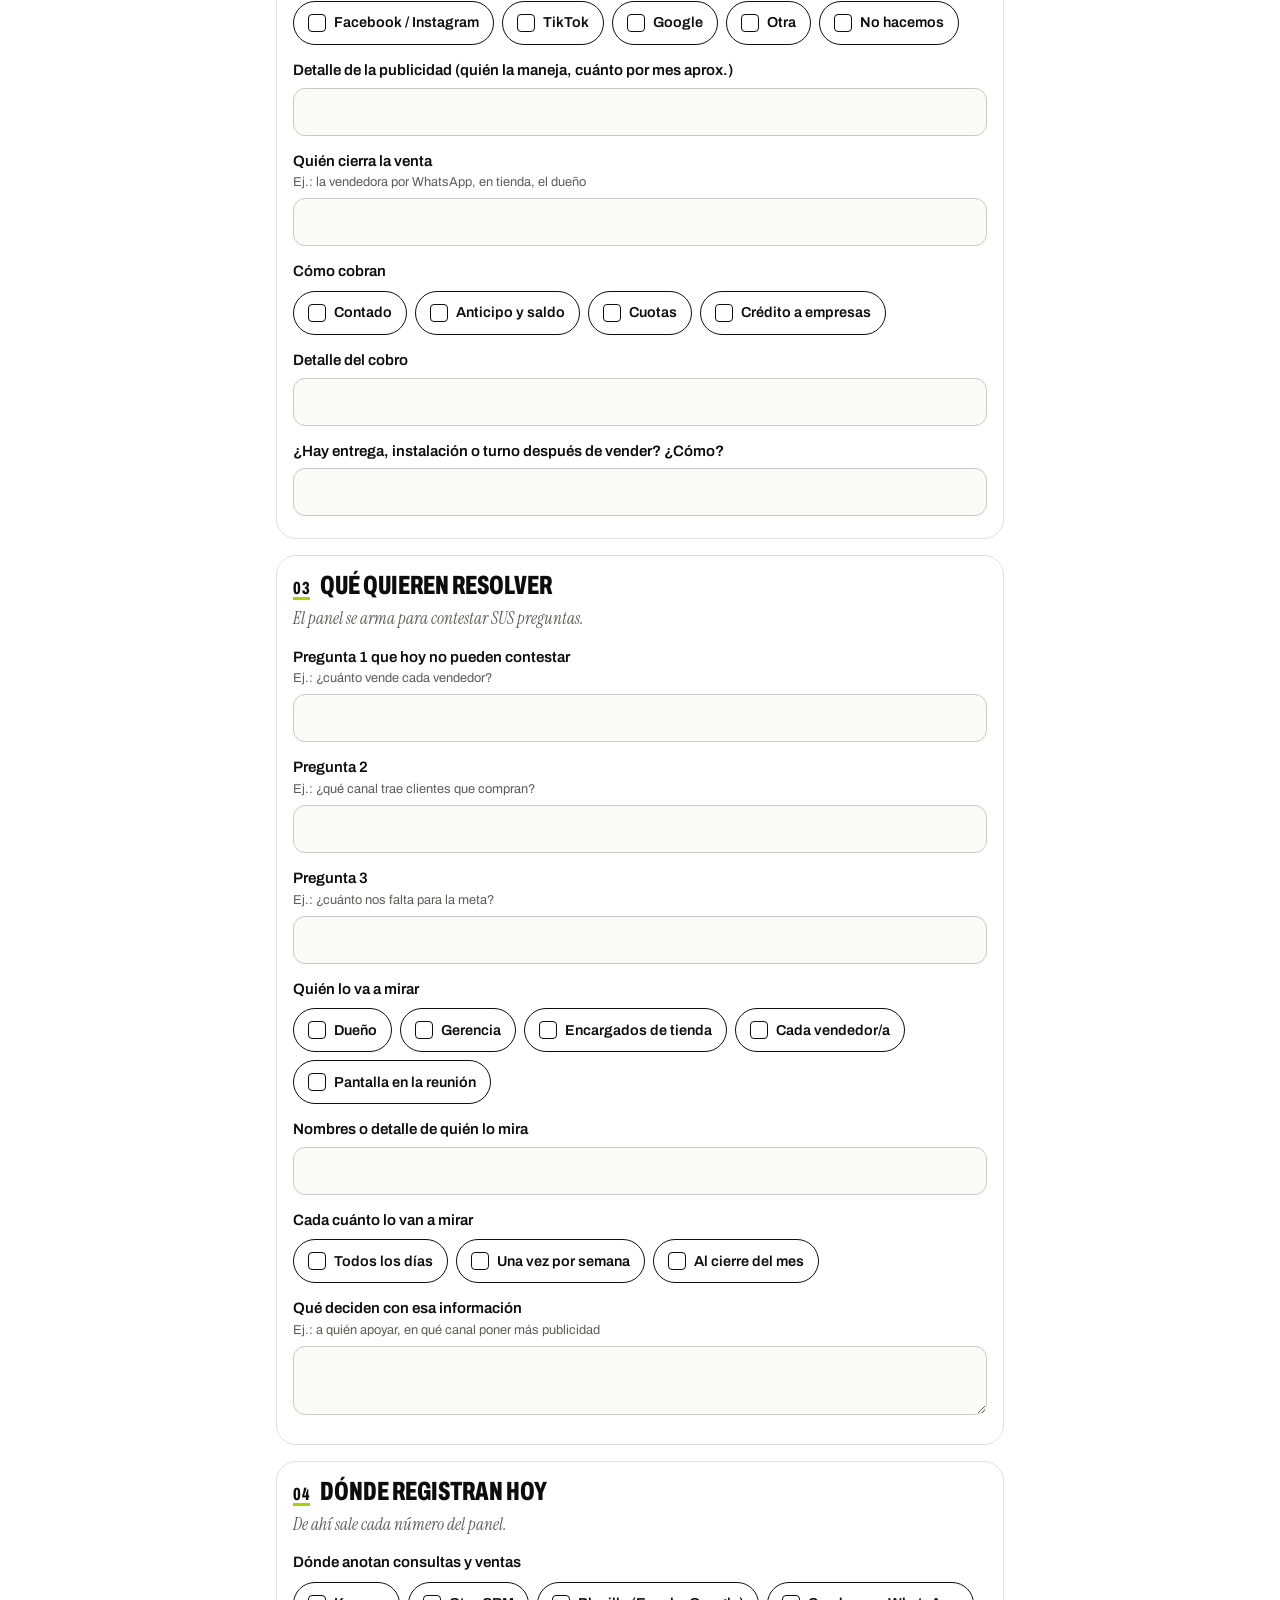
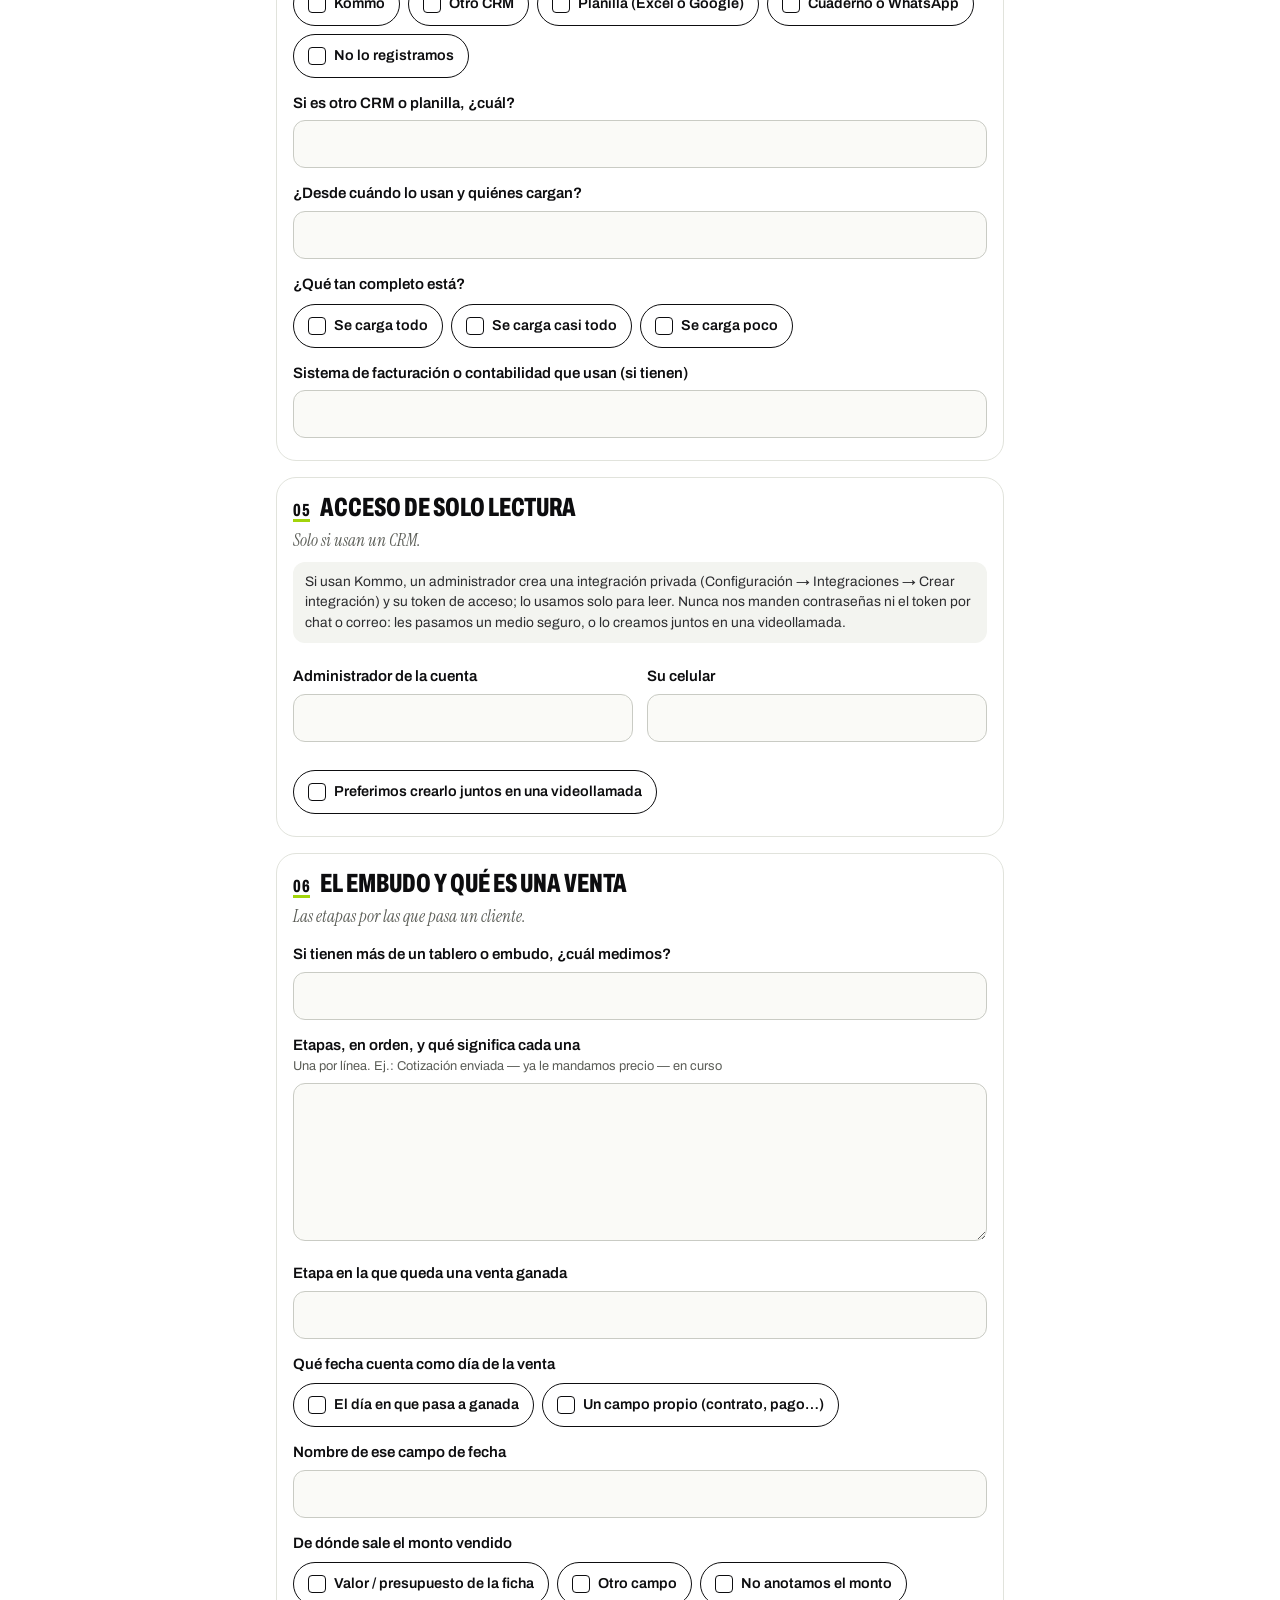
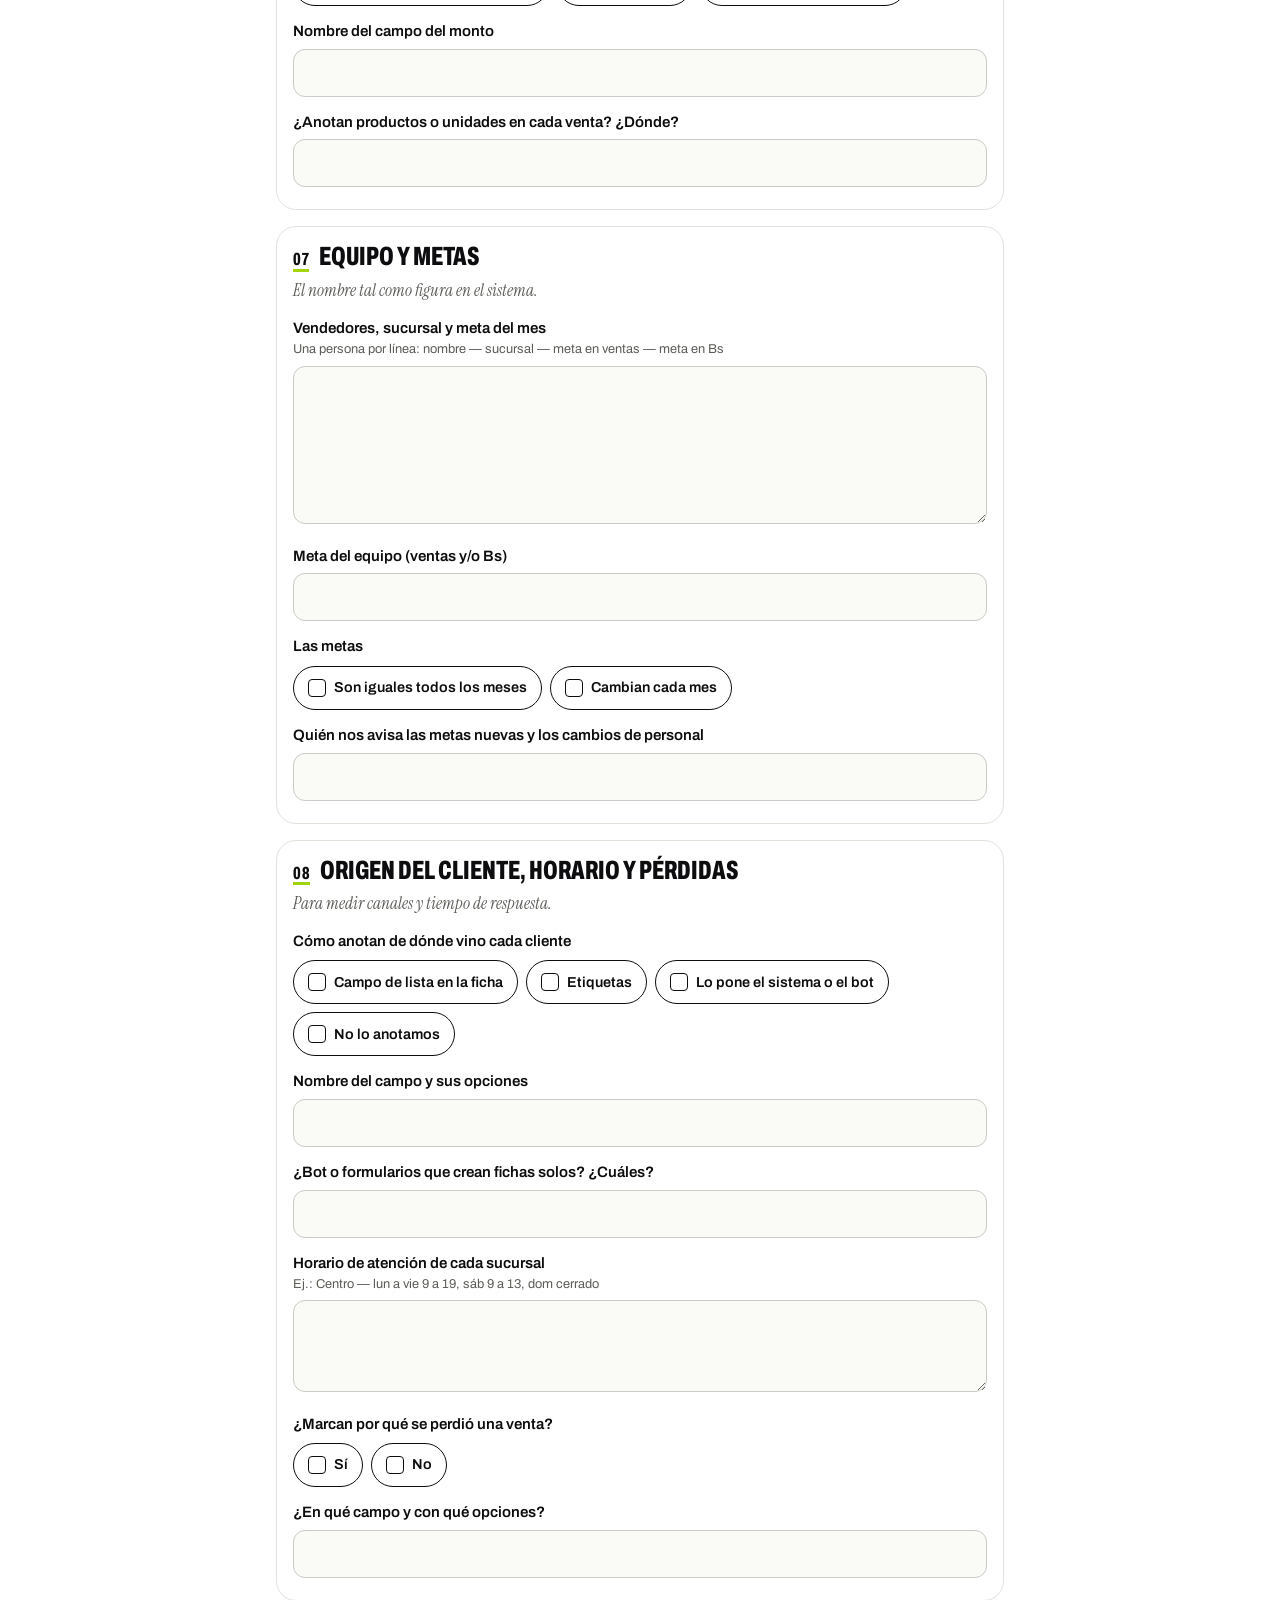
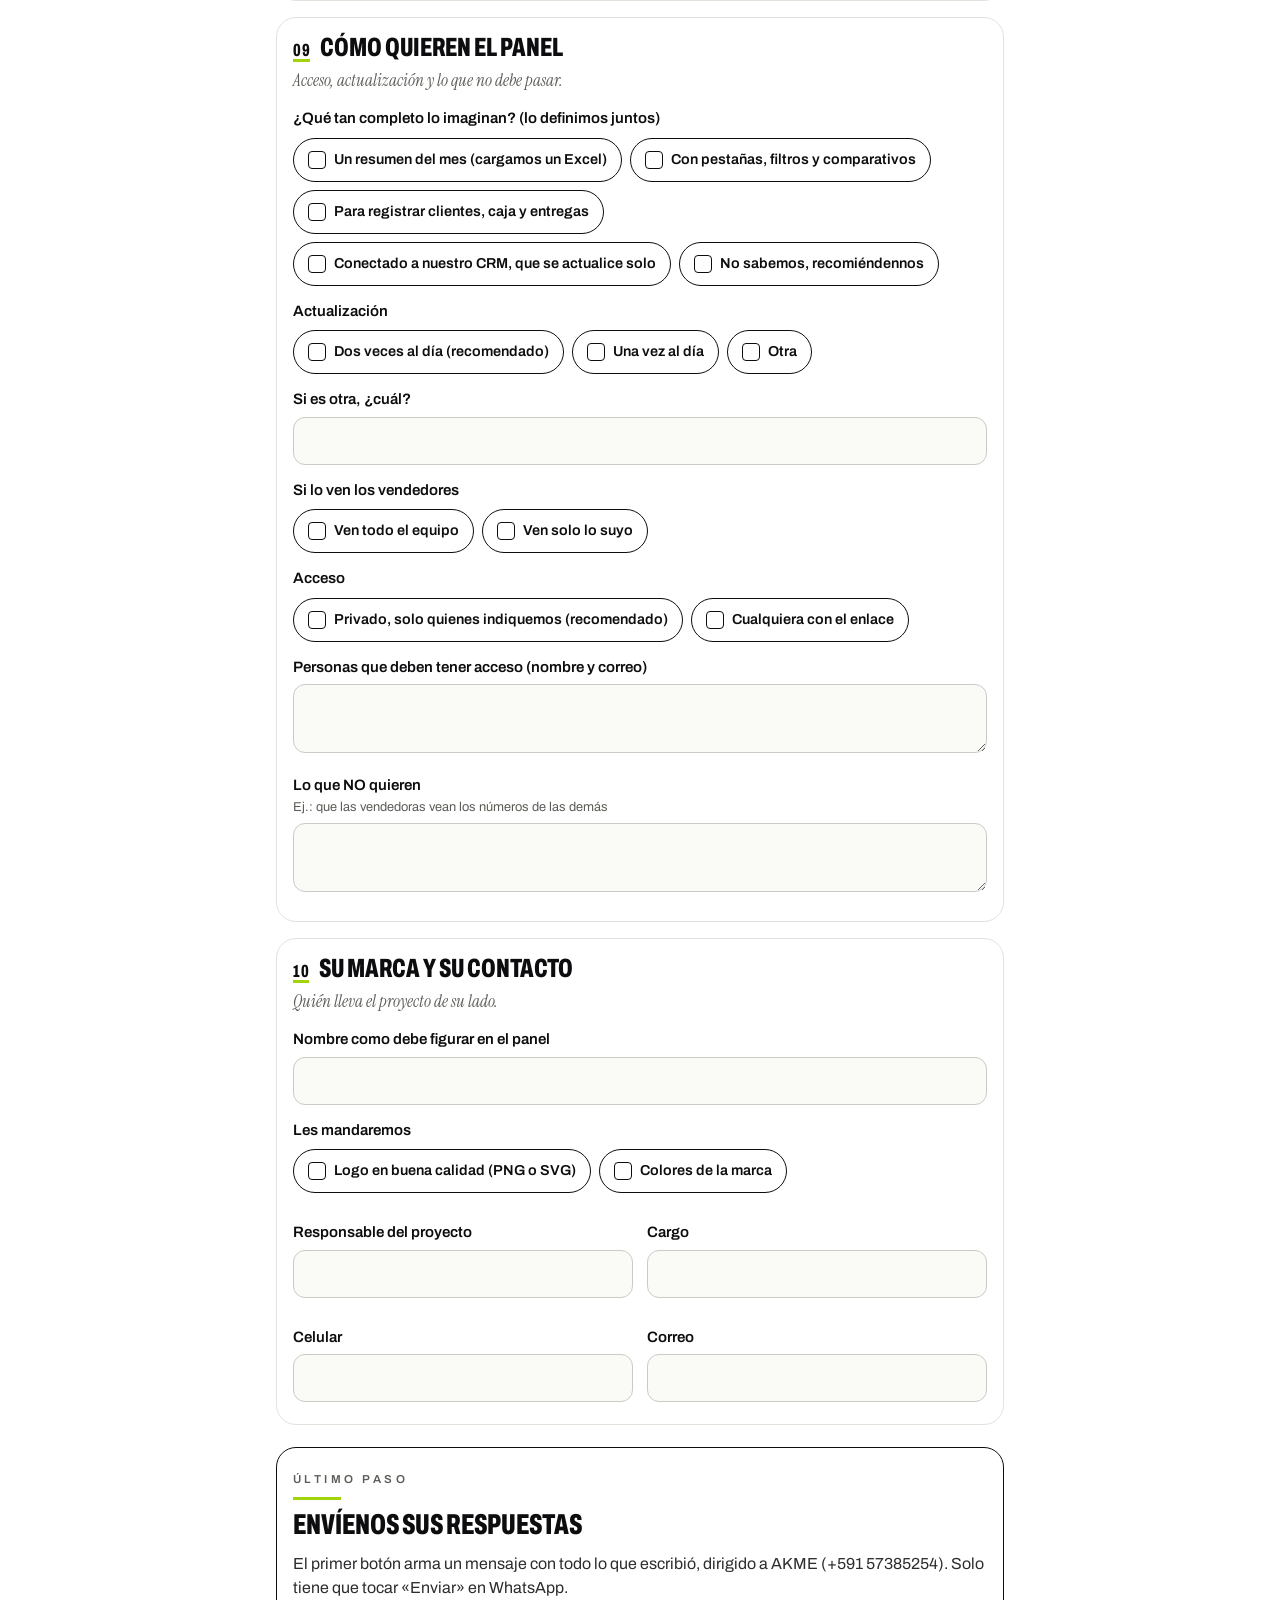
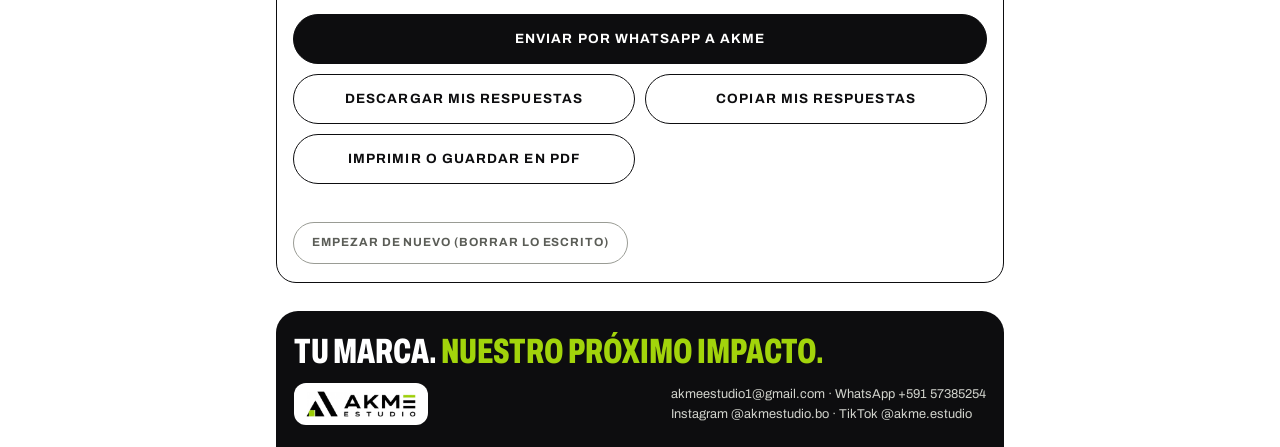
==== commit 7d1ade28: "Brief: pregunta qué tan completo imaginan el panel Co-Authored-By: Claude Opus 5.5 <noreply@anthropi" ====
--- a/brief.html
+++ b/brief.html
@@ -123,7 +123,7 @@
 
 <script>
 (function(){
-  var SPEC = [{"n": "1", "t": "La empresa", "d": "Para entender qué venden y a qué escala.", "f": [{"k": "text", "name": "empresa_nombre", "l": "Nombre de la empresa"}, {"k": "text", "name": "rubro", "l": "Rubro", "h": "Ej.: muebles, salud, repuestos, educación"}, {"k": "area", "name": "que_venden", "l": "Qué venden (productos o servicios principales)", "rows": 3}, {"k": "text", "name": "ticket_promedio", "l": "Ticket promedio de una venta (Bs, aprox.)", "half": true}, {"k": "text", "name": "desde_cuando", "l": "Desde cuándo funciona la empresa", "half": true}, {"k": "area", "name": "sucursales", "l": "Ciudades y sucursales", "h": "Una por línea", "rows": 2}, {"k": "text", "name": "cantidad_vendedores", "l": "Cuántas personas venden", "half": true}, {"k": "text", "name": "ventas_mes", "l": "Ventas por mes (aprox.)", "half": true}]}, {"n": "2", "t": "Cómo venden hoy", "d": "Por dónde llegan los clientes y cómo se cierra una venta.", "f": [{"k": "checks", "l": "Canales por los que venden", "o": [["canal_whatsapp", "WhatsApp"], ["canal_tienda", "Tienda física"], ["canal_facebook", "Facebook"], ["canal_instagram", "Instagram"], ["canal_tiktok", "TikTok"], ["canal_web", "Página web"], ["canal_mayoristas", "Mayoristas"], ["canal_otro", "Otro"]]}, {"k": "text", "name": "canales", "l": "Otro canal o detalle"}, {"k": "checks", "l": "¿Hacen publicidad pagada?", "o": [["pub_meta", "Facebook / Instagram"], ["pub_tiktok", "TikTok"], ["pub_google", "Google"], ["pub_otra", "Otra"], ["pub_no", "No hacemos"]]}, {"k": "text", "name": "publicidad", "l": "Detalle de la publicidad (quién la maneja, cuánto por mes aprox.)"}, {"k": "text", "name": "quien_cierra", "l": "Quién cierra la venta", "h": "Ej.: la vendedora por WhatsApp, en tienda, el dueño"}, {"k": "checks", "l": "Cómo cobran", "o": [["cobro_contado", "Contado"], ["cobro_anticipo", "Anticipo y saldo"], ["cobro_cuotas", "Cuotas"], ["cobro_credito", "Crédito a empresas"]]}, {"k": "text", "name": "como_cobran", "l": "Detalle del cobro"}, {"k": "text", "name": "entrega", "l": "¿Hay entrega, instalación o turno después de vender? ¿Cómo?"}]}, {"n": "3", "t": "Qué quieren resolver", "d": "El panel se arma para contestar SUS preguntas.", "f": [{"k": "text", "name": "preguntas_1", "l": "Pregunta 1 que hoy no pueden contestar", "h": "Ej.: ¿cuánto vende cada vendedor?"}, {"k": "text", "name": "preguntas_2", "l": "Pregunta 2", "h": "Ej.: ¿qué canal trae clientes que compran?"}, {"k": "text", "name": "preguntas_3", "l": "Pregunta 3", "h": "Ej.: ¿cuánto nos falta para la meta?"}, {"k": "checks", "l": "Quién lo va a mirar", "o": [["mira_dueno", "Dueño"], ["mira_gerencia", "Gerencia"], ["mira_supervisores", "Encargados de tienda"], ["mira_vendedores", "Cada vendedor/a"], ["mira_reunion", "Pantalla en la reunión"]]}, {"k": "text", "name": "quien_mira", "l": "Nombres o detalle de quién lo mira"}, {"k": "checks", "l": "Cada cuánto lo van a mirar", "o": [["mira_diario", "Todos los días"], ["mira_semanal", "Una vez por semana"], ["mira_mensual", "Al cierre del mes"]]}, {"k": "area", "name": "que_deciden", "l": "Qué deciden con esa información", "h": "Ej.: a quién apoyar, en qué canal poner más publicidad", "rows": 2}]}, {"n": "4", "t": "Dónde registran hoy", "d": "De ahí sale cada número del panel.", "f": [{"k": "checks", "l": "Dónde anotan consultas y ventas", "o": [["crm_kommo", "Kommo"], ["crm_otro", "Otro CRM"], ["crm_planilla", "Planilla (Excel o Google)"], ["crm_cuaderno", "Cuaderno o WhatsApp"], ["crm_nada", "No lo registramos"]]}, {"k": "text", "name": "crm_cual", "l": "Si es otro CRM o planilla, ¿cuál?"}, {"k": "text", "name": "registro_actual", "l": "¿Desde cuándo lo usan y quiénes cargan?"}, {"k": "checks", "l": "¿Qué tan completo está?", "o": [["completo_todo", "Se carga todo"], ["completo_parcial", "Se carga casi todo"], ["completo_poco", "Se carga poco"]]}, {"k": "text", "name": "sistema_facturacion", "l": "Sistema de facturación o contabilidad que usan (si tienen)"}]}, {"n": "5", "t": "Acceso de solo lectura", "d": "Solo si usan un CRM.", "nota": "Si usan Kommo, un administrador crea una integración privada (Configuración → Integraciones → Crear integración) y su token de acceso; lo usamos solo para leer. Nunca nos manden contraseñas ni el token por chat o correo: les pasamos un medio seguro, o lo creamos juntos en una videollamada.", "f": [{"k": "text", "name": "admin_nombre", "l": "Administrador de la cuenta", "half": true}, {"k": "text", "name": "admin_celular", "l": "Su celular", "half": true}, {"k": "checks", "l": "", "o": [["acceso_videollamada", "Preferimos crearlo juntos en una videollamada"]]}]}, {"n": "6", "t": "El embudo y qué es una venta", "d": "Las etapas por las que pasa un cliente.", "f": [{"k": "text", "name": "embudos_cual", "l": "Si tienen más de un tablero o embudo, ¿cuál medimos?"}, {"k": "area", "name": "etapas_embudo", "l": "Etapas, en orden, y qué significa cada una", "h": "Una por línea. Ej.: Cotización enviada — ya le mandamos precio — en curso", "rows": 6}, {"k": "text", "name": "que_es_venta", "l": "Etapa en la que queda una venta ganada"}, {"k": "checks", "l": "Qué fecha cuenta como día de la venta", "o": [["fventa_ganada", "El día en que pasa a ganada"], ["fventa_campo", "Un campo propio (contrato, pago…)"]]}, {"k": "text", "name": "fecha_venta_campo", "l": "Nombre de ese campo de fecha"}, {"k": "checks", "l": "De dónde sale el monto vendido", "o": [["monto_valor", "Valor / presupuesto de la ficha"], ["monto_otro", "Otro campo"], ["monto_no", "No anotamos el monto"]]}, {"k": "text", "name": "monto_campo", "l": "Nombre del campo del monto"}, {"k": "text", "name": "productos_unidades", "l": "¿Anotan productos o unidades en cada venta? ¿Dónde?"}]}, {"n": "7", "t": "Equipo y metas", "d": "El nombre tal como figura en el sistema.", "f": [{"k": "area", "name": "metas", "l": "Vendedores, sucursal y meta del mes", "h": "Una persona por línea: nombre — sucursal — meta en ventas — meta en Bs", "rows": 6}, {"k": "text", "name": "meta_equipo", "l": "Meta del equipo (ventas y/o Bs)"}, {"k": "checks", "l": "Las metas", "o": [["metas_fijas", "Son iguales todos los meses"], ["metas_mensuales", "Cambian cada mes"]]}, {"k": "text", "name": "quien_avisa_metas", "l": "Quién nos avisa las metas nuevas y los cambios de personal"}]}, {"n": "8", "t": "Origen del cliente, horario y pérdidas", "d": "Para medir canales y tiempo de respuesta.", "f": [{"k": "checks", "l": "Cómo anotan de dónde vino cada cliente", "o": [["origen_campo", "Campo de lista en la ficha"], ["origen_etiquetas", "Etiquetas"], ["origen_bot", "Lo pone el sistema o el bot"], ["origen_no", "No lo anotamos"]]}, {"k": "text", "name": "origen_detalle", "l": "Nombre del campo y sus opciones"}, {"k": "text", "name": "bot_formularios", "l": "¿Bot o formularios que crean fichas solos? ¿Cuáles?"}, {"k": "area", "name": "horario", "l": "Horario de atención de cada sucursal", "h": "Ej.: Centro — lun a vie 9 a 19, sáb 9 a 13, dom cerrado", "rows": 3}, {"k": "checks", "l": "¿Marcan por qué se perdió una venta?", "o": [["perdida_si", "Sí"], ["perdida_no", "No"]]}, {"k": "text", "name": "perdida_detalle", "l": "¿En qué campo y con qué opciones?"}]}, {"n": "9", "t": "Cómo quieren el panel", "d": "Acceso, actualización y lo que no debe pasar.", "f": [{"k": "checks", "l": "Actualización", "o": [["frec_2dia", "Dos veces al día (recomendado)"], ["frec_1dia", "Una vez al día"], ["frec_otra", "Otra"]]}, {"k": "text", "name": "frecuencia", "l": "Si es otra, ¿cuál?"}, {"k": "checks", "l": "Si lo ven los vendedores", "o": [["ven_todo", "Ven todo el equipo"], ["ven_suyo", "Ven solo lo suyo"]]}, {"k": "checks", "l": "Acceso", "o": [["acceso_privado", "Privado, solo quienes indiquemos (recomendado)"], ["acceso_enlace", "Cualquiera con el enlace"]]}, {"k": "area", "name": "personas_acceso", "l": "Personas que deben tener acceso (nombre y correo)", "rows": 2}, {"k": "area", "name": "no_quieren", "l": "Lo que NO quieren", "h": "Ej.: que las vendedoras vean los números de las demás", "rows": 2}]}, {"n": "10", "t": "Su marca y su contacto", "d": "Quién lleva el proyecto de su lado.", "f": [{"k": "text", "name": "nombre_en_panel", "l": "Nombre como debe figurar en el panel"}, {"k": "checks", "l": "Les mandaremos", "o": [["marca_logo", "Logo en buena calidad (PNG o SVG)"], ["marca_colores", "Colores de la marca"]]}, {"k": "text", "name": "contacto_nombre", "l": "Responsable del proyecto", "half": true}, {"k": "text", "name": "contacto_cargo", "l": "Cargo", "half": true}, {"k": "text", "name": "contacto_celular", "l": "Celular", "half": true}, {"k": "text", "name": "contacto_correo", "l": "Correo", "half": true}]}];
+  var SPEC = [{"n": "1", "t": "La empresa", "d": "Para entender qué venden y a qué escala.", "f": [{"k": "text", "name": "empresa_nombre", "l": "Nombre de la empresa"}, {"k": "text", "name": "rubro", "l": "Rubro", "h": "Ej.: muebles, salud, repuestos, educación"}, {"k": "area", "name": "que_venden", "l": "Qué venden (productos o servicios principales)", "rows": 3}, {"k": "text", "name": "ticket_promedio", "l": "Ticket promedio de una venta (Bs, aprox.)", "half": true}, {"k": "text", "name": "desde_cuando", "l": "Desde cuándo funciona la empresa", "half": true}, {"k": "area", "name": "sucursales", "l": "Ciudades y sucursales", "h": "Una por línea", "rows": 2}, {"k": "text", "name": "cantidad_vendedores", "l": "Cuántas personas venden", "half": true}, {"k": "text", "name": "ventas_mes", "l": "Ventas por mes (aprox.)", "half": true}]}, {"n": "2", "t": "Cómo venden hoy", "d": "Por dónde llegan los clientes y cómo se cierra una venta.", "f": [{"k": "checks", "l": "Canales por los que venden", "o": [["canal_whatsapp", "WhatsApp"], ["canal_tienda", "Tienda física"], ["canal_facebook", "Facebook"], ["canal_instagram", "Instagram"], ["canal_tiktok", "TikTok"], ["canal_web", "Página web"], ["canal_mayoristas", "Mayoristas"], ["canal_otro", "Otro"]]}, {"k": "text", "name": "canales", "l": "Otro canal o detalle"}, {"k": "checks", "l": "¿Hacen publicidad pagada?", "o": [["pub_meta", "Facebook / Instagram"], ["pub_tiktok", "TikTok"], ["pub_google", "Google"], ["pub_otra", "Otra"], ["pub_no", "No hacemos"]]}, {"k": "text", "name": "publicidad", "l": "Detalle de la publicidad (quién la maneja, cuánto por mes aprox.)"}, {"k": "text", "name": "quien_cierra", "l": "Quién cierra la venta", "h": "Ej.: la vendedora por WhatsApp, en tienda, el dueño"}, {"k": "checks", "l": "Cómo cobran", "o": [["cobro_contado", "Contado"], ["cobro_anticipo", "Anticipo y saldo"], ["cobro_cuotas", "Cuotas"], ["cobro_credito", "Crédito a empresas"]]}, {"k": "text", "name": "como_cobran", "l": "Detalle del cobro"}, {"k": "text", "name": "entrega", "l": "¿Hay entrega, instalación o turno después de vender? ¿Cómo?"}]}, {"n": "3", "t": "Qué quieren resolver", "d": "El panel se arma para contestar SUS preguntas.", "f": [{"k": "text", "name": "preguntas_1", "l": "Pregunta 1 que hoy no pueden contestar", "h": "Ej.: ¿cuánto vende cada vendedor?"}, {"k": "text", "name": "preguntas_2", "l": "Pregunta 2", "h": "Ej.: ¿qué canal trae clientes que compran?"}, {"k": "text", "name": "preguntas_3", "l": "Pregunta 3", "h": "Ej.: ¿cuánto nos falta para la meta?"}, {"k": "checks", "l": "Quién lo va a mirar", "o": [["mira_dueno", "Dueño"], ["mira_gerencia", "Gerencia"], ["mira_supervisores", "Encargados de tienda"], ["mira_vendedores", "Cada vendedor/a"], ["mira_reunion", "Pantalla en la reunión"]]}, {"k": "text", "name": "quien_mira", "l": "Nombres o detalle de quién lo mira"}, {"k": "checks", "l": "Cada cuánto lo van a mirar", "o": [["mira_diario", "Todos los días"], ["mira_semanal", "Una vez por semana"], ["mira_mensual", "Al cierre del mes"]]}, {"k": "area", "name": "que_deciden", "l": "Qué deciden con esa información", "h": "Ej.: a quién apoyar, en qué canal poner más publicidad", "rows": 2}]}, {"n": "4", "t": "Dónde registran hoy", "d": "De ahí sale cada número del panel.", "f": [{"k": "checks", "l": "Dónde anotan consultas y ventas", "o": [["crm_kommo", "Kommo"], ["crm_otro", "Otro CRM"], ["crm_planilla", "Planilla (Excel o Google)"], ["crm_cuaderno", "Cuaderno o WhatsApp"], ["crm_nada", "No lo registramos"]]}, {"k": "text", "name": "crm_cual", "l": "Si es otro CRM o planilla, ¿cuál?"}, {"k": "text", "name": "registro_actual", "l": "¿Desde cuándo lo usan y quiénes cargan?"}, {"k": "checks", "l": "¿Qué tan completo está?", "o": [["completo_todo", "Se carga todo"], ["completo_parcial", "Se carga casi todo"], ["completo_poco", "Se carga poco"]]}, {"k": "text", "name": "sistema_facturacion", "l": "Sistema de facturación o contabilidad que usan (si tienen)"}]}, {"n": "5", "t": "Acceso de solo lectura", "d": "Solo si usan un CRM.", "nota": "Si usan Kommo, un administrador crea una integración privada (Configuración → Integraciones → Crear integración) y su token de acceso; lo usamos solo para leer. Nunca nos manden contraseñas ni el token por chat o correo: les pasamos un medio seguro, o lo creamos juntos en una videollamada.", "f": [{"k": "text", "name": "admin_nombre", "l": "Administrador de la cuenta", "half": true}, {"k": "text", "name": "admin_celular", "l": "Su celular", "half": true}, {"k": "checks", "l": "", "o": [["acceso_videollamada", "Preferimos crearlo juntos en una videollamada"]]}]}, {"n": "6", "t": "El embudo y qué es una venta", "d": "Las etapas por las que pasa un cliente.", "f": [{"k": "text", "name": "embudos_cual", "l": "Si tienen más de un tablero o embudo, ¿cuál medimos?"}, {"k": "area", "name": "etapas_embudo", "l": "Etapas, en orden, y qué significa cada una", "h": "Una por línea. Ej.: Cotización enviada — ya le mandamos precio — en curso", "rows": 6}, {"k": "text", "name": "que_es_venta", "l": "Etapa en la que queda una venta ganada"}, {"k": "checks", "l": "Qué fecha cuenta como día de la venta", "o": [["fventa_ganada", "El día en que pasa a ganada"], ["fventa_campo", "Un campo propio (contrato, pago…)"]]}, {"k": "text", "name": "fecha_venta_campo", "l": "Nombre de ese campo de fecha"}, {"k": "checks", "l": "De dónde sale el monto vendido", "o": [["monto_valor", "Valor / presupuesto de la ficha"], ["monto_otro", "Otro campo"], ["monto_no", "No anotamos el monto"]]}, {"k": "text", "name": "monto_campo", "l": "Nombre del campo del monto"}, {"k": "text", "name": "productos_unidades", "l": "¿Anotan productos o unidades en cada venta? ¿Dónde?"}]}, {"n": "7", "t": "Equipo y metas", "d": "El nombre tal como figura en el sistema.", "f": [{"k": "area", "name": "metas", "l": "Vendedores, sucursal y meta del mes", "h": "Una persona por línea: nombre — sucursal — meta en ventas — meta en Bs", "rows": 6}, {"k": "text", "name": "meta_equipo", "l": "Meta del equipo (ventas y/o Bs)"}, {"k": "checks", "l": "Las metas", "o": [["metas_fijas", "Son iguales todos los meses"], ["metas_mensuales", "Cambian cada mes"]]}, {"k": "text", "name": "quien_avisa_metas", "l": "Quién nos avisa las metas nuevas y los cambios de personal"}]}, {"n": "8", "t": "Origen del cliente, horario y pérdidas", "d": "Para medir canales y tiempo de respuesta.", "f": [{"k": "checks", "l": "Cómo anotan de dónde vino cada cliente", "o": [["origen_campo", "Campo de lista en la ficha"], ["origen_etiquetas", "Etiquetas"], ["origen_bot", "Lo pone el sistema o el bot"], ["origen_no", "No lo anotamos"]]}, {"k": "text", "name": "origen_detalle", "l": "Nombre del campo y sus opciones"}, {"k": "text", "name": "bot_formularios", "l": "¿Bot o formularios que crean fichas solos? ¿Cuáles?"}, {"k": "area", "name": "horario", "l": "Horario de atención de cada sucursal", "h": "Ej.: Centro — lun a vie 9 a 19, sáb 9 a 13, dom cerrado", "rows": 3}, {"k": "checks", "l": "¿Marcan por qué se perdió una venta?", "o": [["perdida_si", "Sí"], ["perdida_no", "No"]]}, {"k": "text", "name": "perdida_detalle", "l": "¿En qué campo y con qué opciones?"}]}, {"n": "9", "t": "Cómo quieren el panel", "d": "Acceso, actualización y lo que no debe pasar.", "f": [{"k": "checks", "l": "¿Qué tan completo lo imaginan? (lo definimos juntos)", "o": [["nivel_estatico", "Un resumen del mes (cargamos un Excel)"], ["nivel_interactivo", "Con pestañas, filtros y comparativos"], ["nivel_gestion", "Para registrar clientes, caja y entregas"], ["nivel_conectado", "Conectado a nuestro CRM, que se actualice solo"], ["nivel_nose", "No sabemos, recomiéndennos"]]}, {"k": "checks", "l": "Actualización", "o": [["frec_2dia", "Dos veces al día (recomendado)"], ["frec_1dia", "Una vez al día"], ["frec_otra", "Otra"]]}, {"k": "text", "name": "frecuencia", "l": "Si es otra, ¿cuál?"}, {"k": "checks", "l": "Si lo ven los vendedores", "o": [["ven_todo", "Ven todo el equipo"], ["ven_suyo", "Ven solo lo suyo"]]}, {"k": "checks", "l": "Acceso", "o": [["acceso_privado", "Privado, solo quienes indiquemos (recomendado)"], ["acceso_enlace", "Cualquiera con el enlace"]]}, {"k": "area", "name": "personas_acceso", "l": "Personas que deben tener acceso (nombre y correo)", "rows": 2}, {"k": "area", "name": "no_quieren", "l": "Lo que NO quieren", "h": "Ej.: que las vendedoras vean los números de las demás", "rows": 2}]}, {"n": "10", "t": "Su marca y su contacto", "d": "Quién lleva el proyecto de su lado.", "f": [{"k": "text", "name": "nombre_en_panel", "l": "Nombre como debe figurar en el panel"}, {"k": "checks", "l": "Les mandaremos", "o": [["marca_logo", "Logo en buena calidad (PNG o SVG)"], ["marca_colores", "Colores de la marca"]]}, {"k": "text", "name": "contacto_nombre", "l": "Responsable del proyecto", "half": true}, {"k": "text", "name": "contacto_cargo", "l": "Cargo", "half": true}, {"k": "text", "name": "contacto_celular", "l": "Celular", "half": true}, {"k": "text", "name": "contacto_correo", "l": "Correo", "half": true}]}];
   var CLAVE = 'akme_brief_panel_v1';
   var WA = '59157385254';
   var form = document.getElementById('brief');
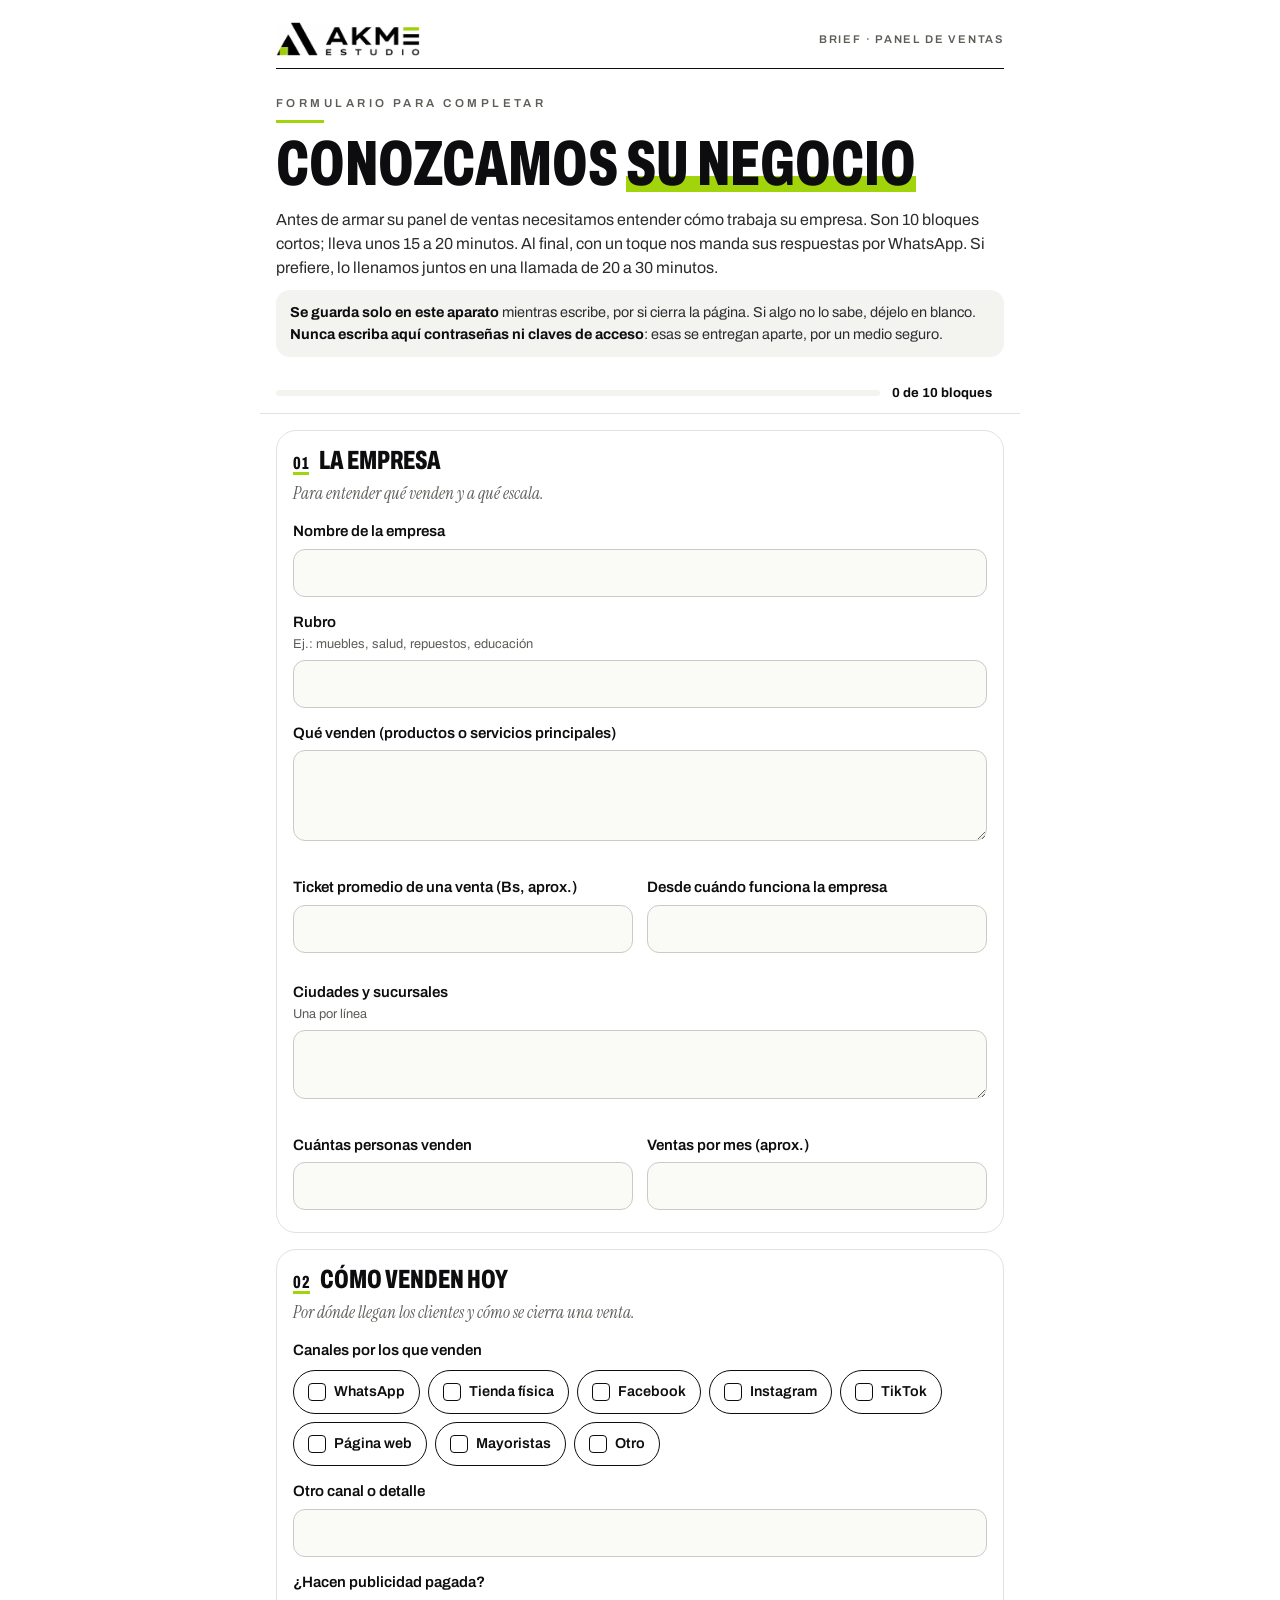
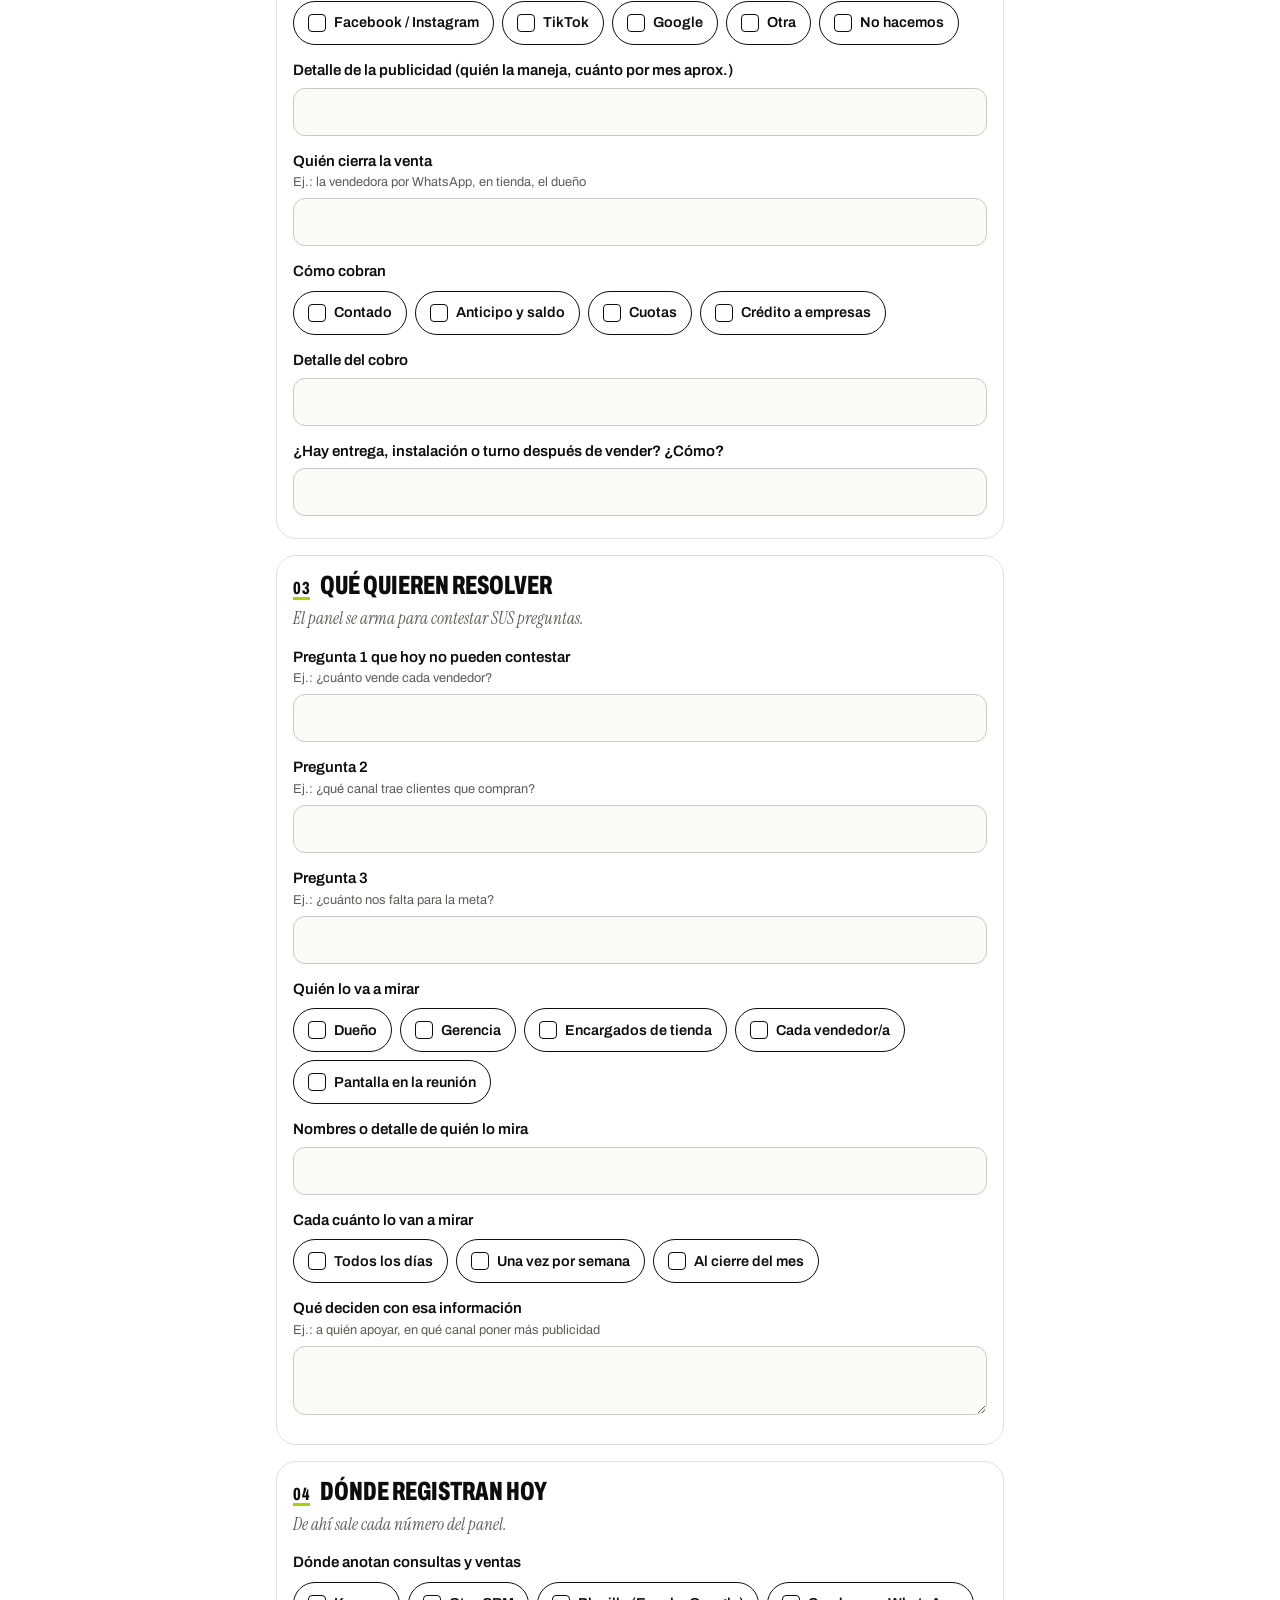
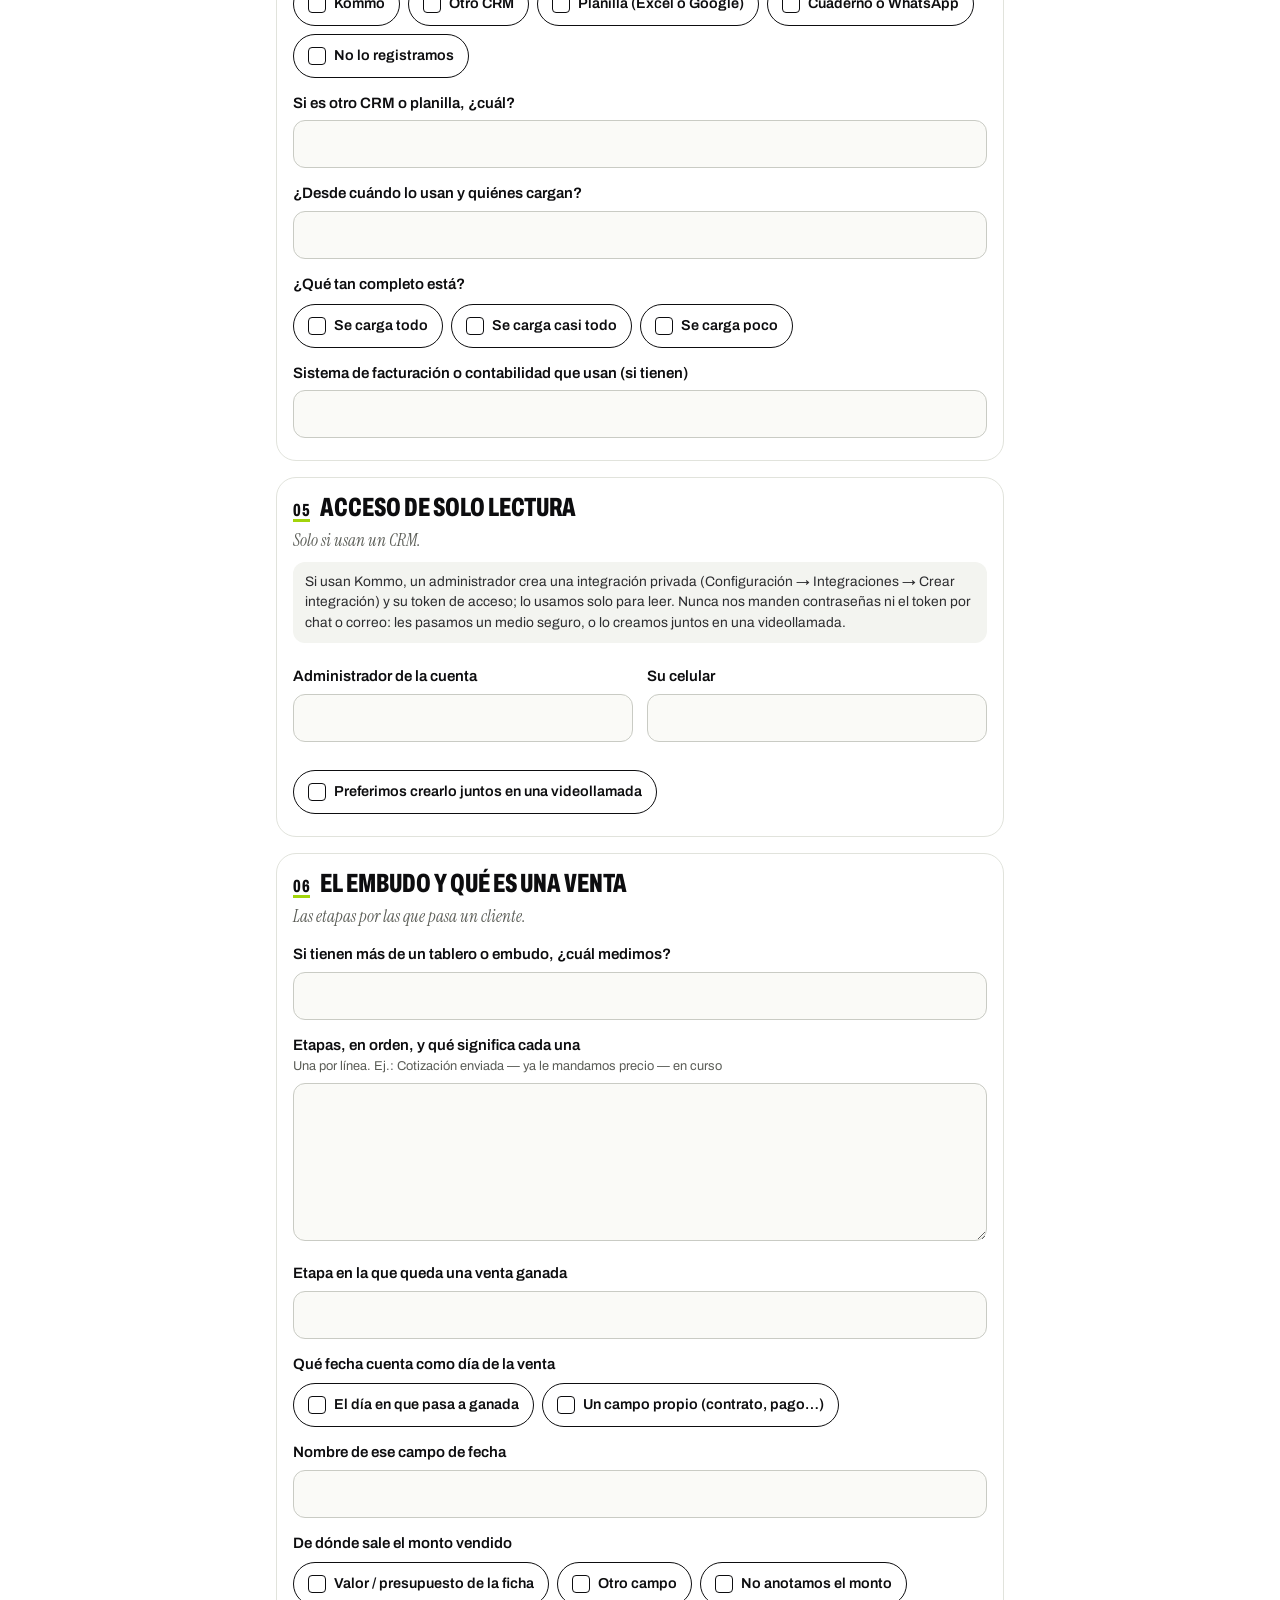
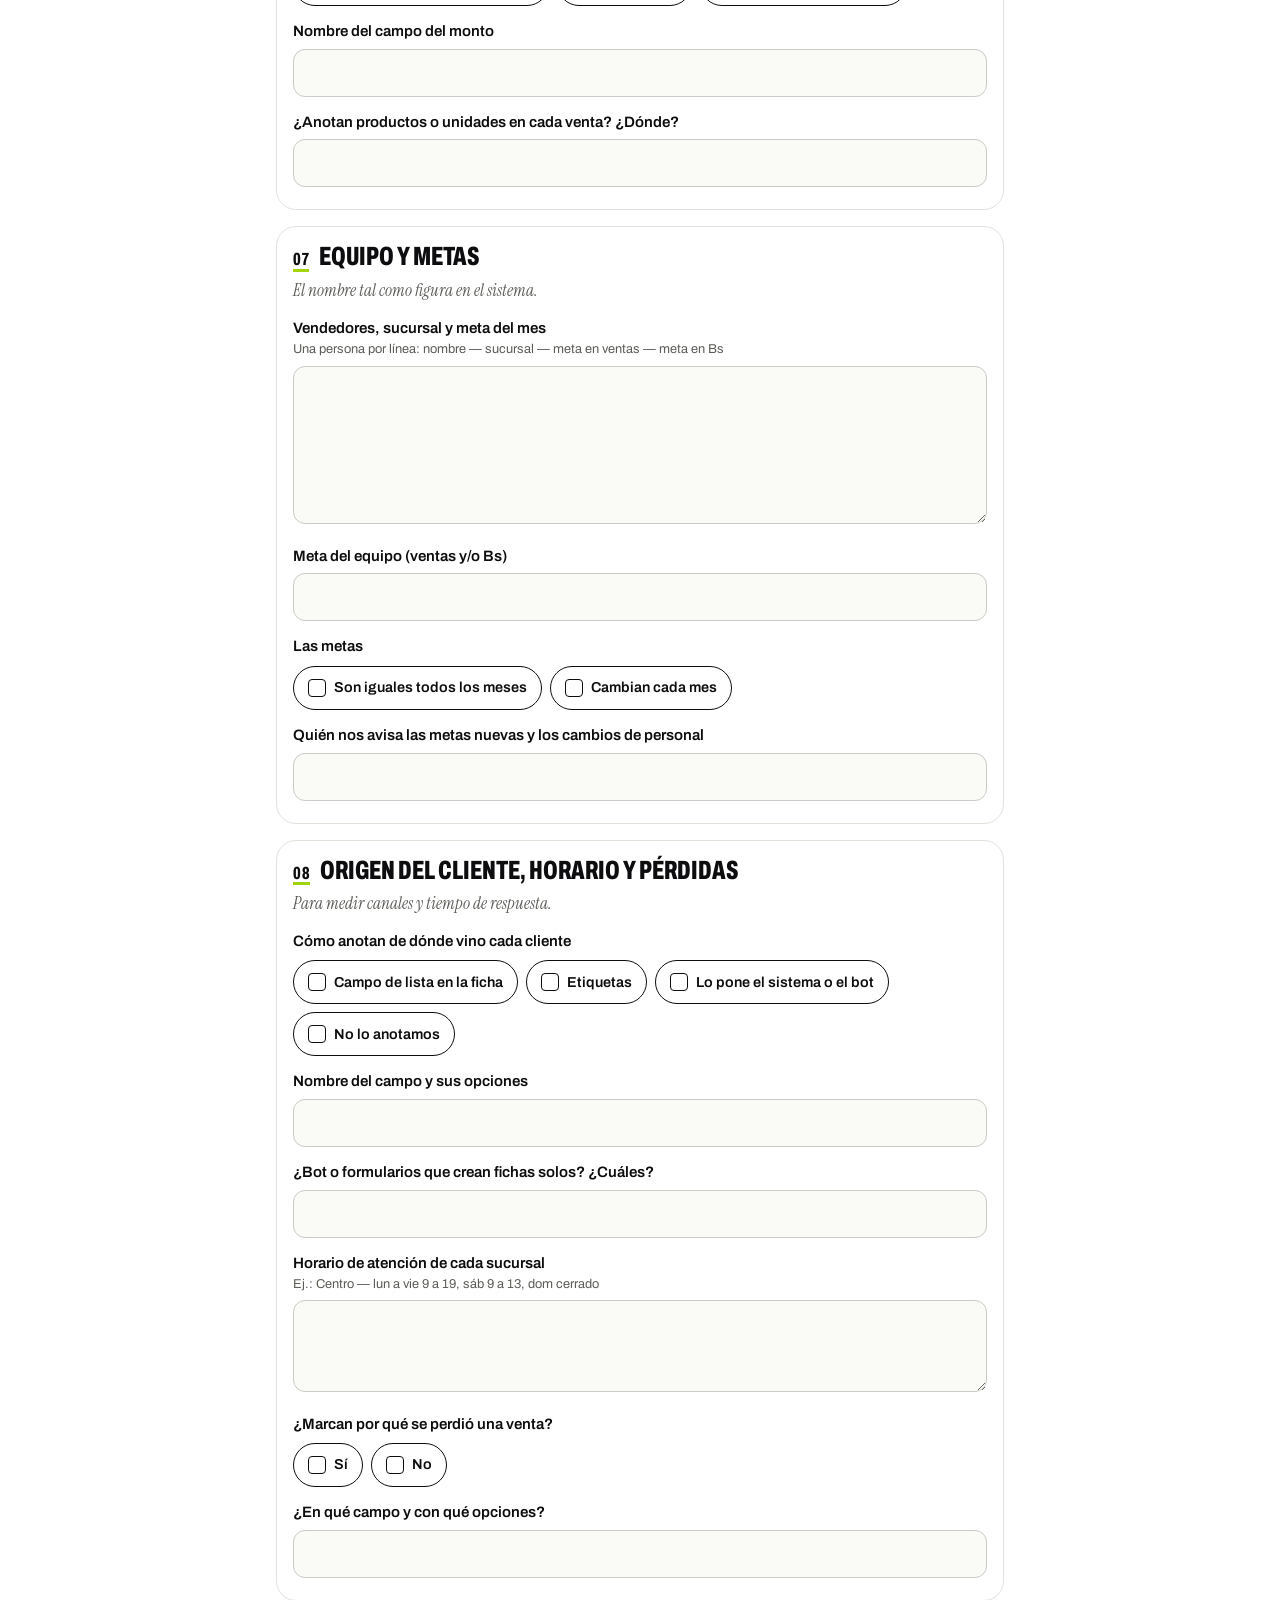
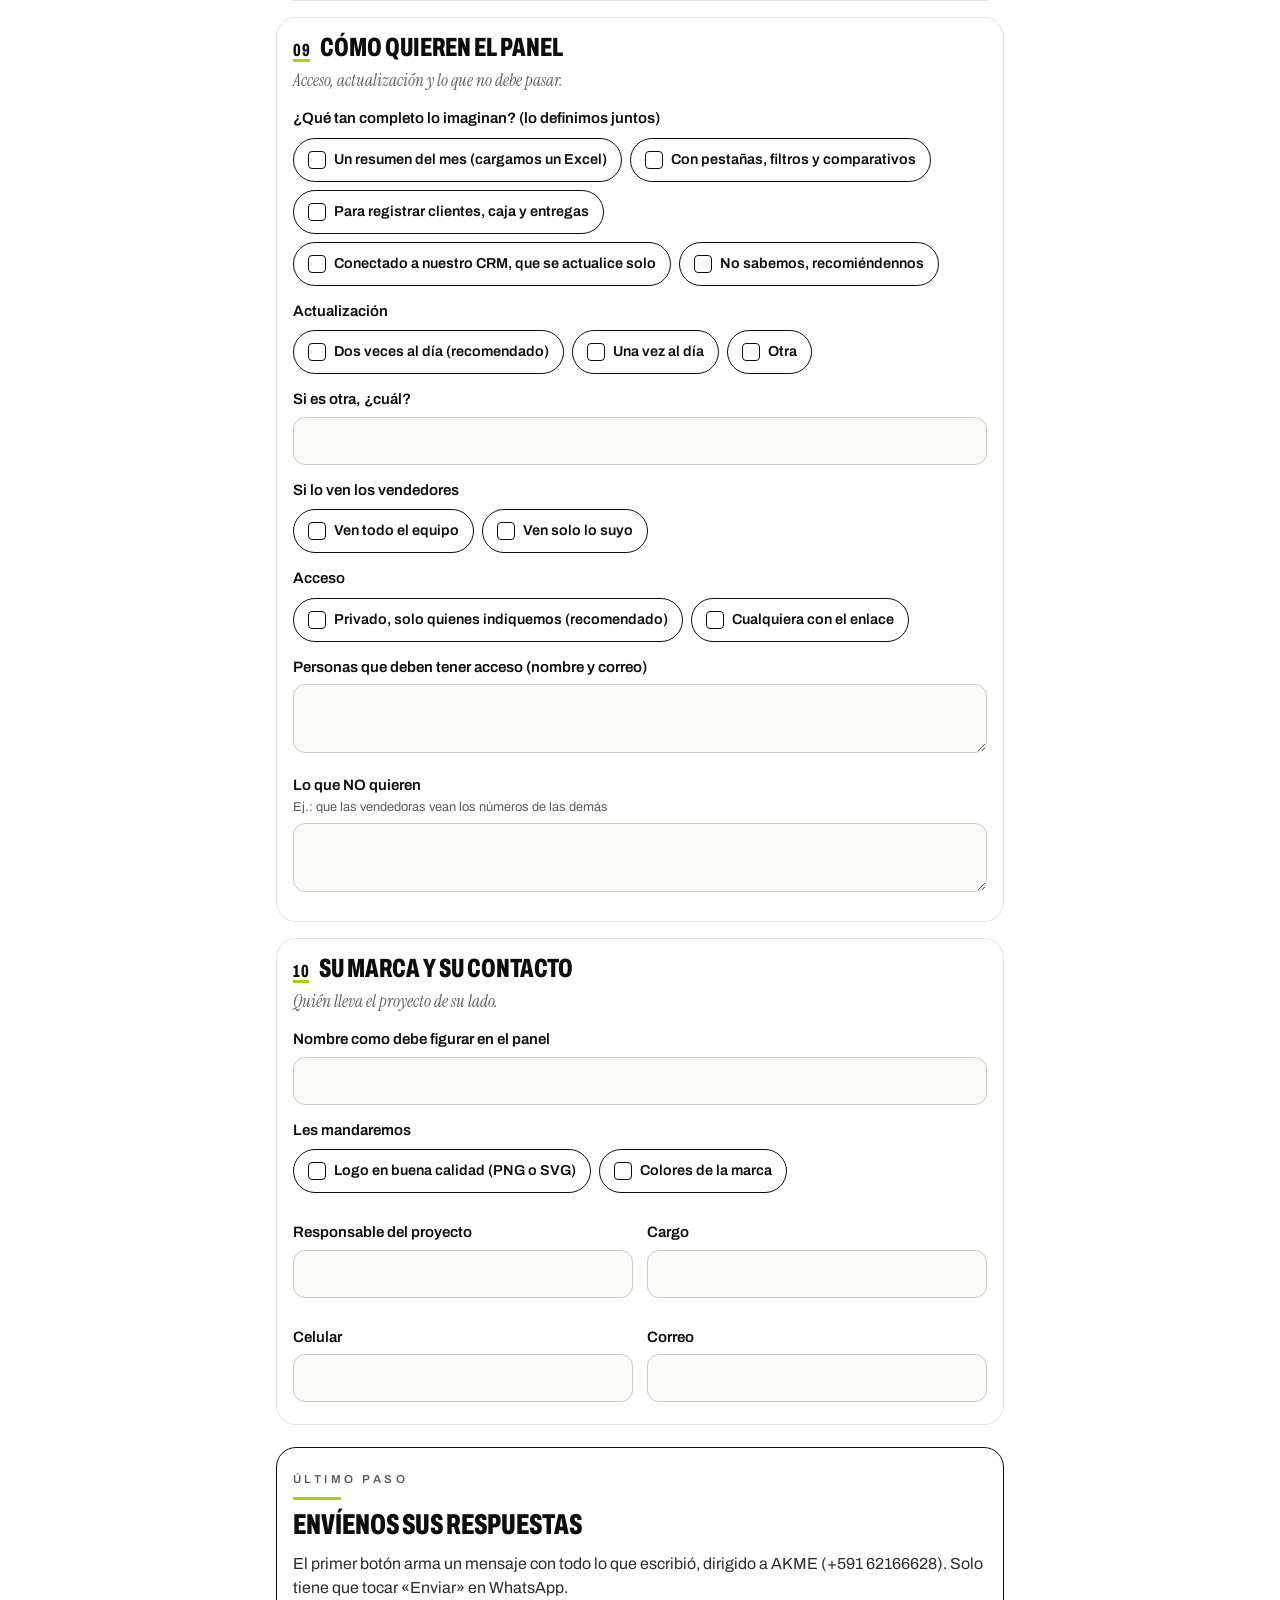
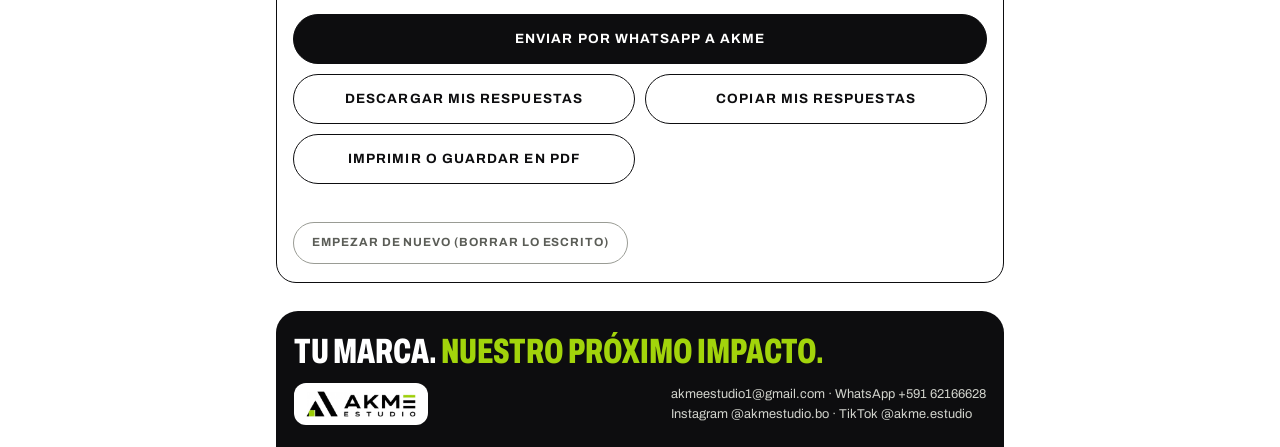
==== commit e7f3c977: "Brief: las respuestas llegan al WhatsApp de Eduardo (+591 62166628) Co-Authored-By: Claude Opus 5.5 " ====
--- a/brief.html
+++ b/brief.html
@@ -99,7 +99,7 @@
     <span class="eyebrow" style="margin-top:0">Último paso</span>
     <h2>Envíenos sus respuestas</h2>
     <p class="intro" style="margin-bottom:0">El primer botón arma un mensaje con todo lo que escribió, dirigido a AKME
-      (+591 57385254). Solo tiene que tocar «Enviar» en WhatsApp.</p>
+      (+591 62166628). Solo tiene que tocar «Enviar» en WhatsApp.</p>
     <div class="btns">
       <button type="button" class="btn prin" id="b-wa">Enviar por WhatsApp a AKME</button>
       <button type="button" class="btn" id="b-txt">Descargar mis respuestas</button>
@@ -116,7 +116,7 @@
     <div class="lema">Tu marca. <em>Nuestro próximo impacto.</em></div>
     <div class="fila">
       <span class="placa"><img src="[data-uri]" alt="AKME Estudio"></span>
-      <div class="ct">akmeestudio1@gmail.com · WhatsApp +591 57385254<br>Instagram @akmestudio.bo · TikTok @akme.estudio</div>
+      <div class="ct">akmeestudio1@gmail.com · WhatsApp +591 62166628<br>Instagram @akmestudio.bo · TikTok @akme.estudio</div>
     </div>
   </div>
 </footer>
@@ -125,7 +125,7 @@
 (function(){
   var SPEC = [{"n": "1", "t": "La empresa", "d": "Para entender qué venden y a qué escala.", "f": [{"k": "text", "name": "empresa_nombre", "l": "Nombre de la empresa"}, {"k": "text", "name": "rubro", "l": "Rubro", "h": "Ej.: muebles, salud, repuestos, educación"}, {"k": "area", "name": "que_venden", "l": "Qué venden (productos o servicios principales)", "rows": 3}, {"k": "text", "name": "ticket_promedio", "l": "Ticket promedio de una venta (Bs, aprox.)", "half": true}, {"k": "text", "name": "desde_cuando", "l": "Desde cuándo funciona la empresa", "half": true}, {"k": "area", "name": "sucursales", "l": "Ciudades y sucursales", "h": "Una por línea", "rows": 2}, {"k": "text", "name": "cantidad_vendedores", "l": "Cuántas personas venden", "half": true}, {"k": "text", "name": "ventas_mes", "l": "Ventas por mes (aprox.)", "half": true}]}, {"n": "2", "t": "Cómo venden hoy", "d": "Por dónde llegan los clientes y cómo se cierra una venta.", "f": [{"k": "checks", "l": "Canales por los que venden", "o": [["canal_whatsapp", "WhatsApp"], ["canal_tienda", "Tienda física"], ["canal_facebook", "Facebook"], ["canal_instagram", "Instagram"], ["canal_tiktok", "TikTok"], ["canal_web", "Página web"], ["canal_mayoristas", "Mayoristas"], ["canal_otro", "Otro"]]}, {"k": "text", "name": "canales", "l": "Otro canal o detalle"}, {"k": "checks", "l": "¿Hacen publicidad pagada?", "o": [["pub_meta", "Facebook / Instagram"], ["pub_tiktok", "TikTok"], ["pub_google", "Google"], ["pub_otra", "Otra"], ["pub_no", "No hacemos"]]}, {"k": "text", "name": "publicidad", "l": "Detalle de la publicidad (quién la maneja, cuánto por mes aprox.)"}, {"k": "text", "name": "quien_cierra", "l": "Quién cierra la venta", "h": "Ej.: la vendedora por WhatsApp, en tienda, el dueño"}, {"k": "checks", "l": "Cómo cobran", "o": [["cobro_contado", "Contado"], ["cobro_anticipo", "Anticipo y saldo"], ["cobro_cuotas", "Cuotas"], ["cobro_credito", "Crédito a empresas"]]}, {"k": "text", "name": "como_cobran", "l": "Detalle del cobro"}, {"k": "text", "name": "entrega", "l": "¿Hay entrega, instalación o turno después de vender? ¿Cómo?"}]}, {"n": "3", "t": "Qué quieren resolver", "d": "El panel se arma para contestar SUS preguntas.", "f": [{"k": "text", "name": "preguntas_1", "l": "Pregunta 1 que hoy no pueden contestar", "h": "Ej.: ¿cuánto vende cada vendedor?"}, {"k": "text", "name": "preguntas_2", "l": "Pregunta 2", "h": "Ej.: ¿qué canal trae clientes que compran?"}, {"k": "text", "name": "preguntas_3", "l": "Pregunta 3", "h": "Ej.: ¿cuánto nos falta para la meta?"}, {"k": "checks", "l": "Quién lo va a mirar", "o": [["mira_dueno", "Dueño"], ["mira_gerencia", "Gerencia"], ["mira_supervisores", "Encargados de tienda"], ["mira_vendedores", "Cada vendedor/a"], ["mira_reunion", "Pantalla en la reunión"]]}, {"k": "text", "name": "quien_mira", "l": "Nombres o detalle de quién lo mira"}, {"k": "checks", "l": "Cada cuánto lo van a mirar", "o": [["mira_diario", "Todos los días"], ["mira_semanal", "Una vez por semana"], ["mira_mensual", "Al cierre del mes"]]}, {"k": "area", "name": "que_deciden", "l": "Qué deciden con esa información", "h": "Ej.: a quién apoyar, en qué canal poner más publicidad", "rows": 2}]}, {"n": "4", "t": "Dónde registran hoy", "d": "De ahí sale cada número del panel.", "f": [{"k": "checks", "l": "Dónde anotan consultas y ventas", "o": [["crm_kommo", "Kommo"], ["crm_otro", "Otro CRM"], ["crm_planilla", "Planilla (Excel o Google)"], ["crm_cuaderno", "Cuaderno o WhatsApp"], ["crm_nada", "No lo registramos"]]}, {"k": "text", "name": "crm_cual", "l": "Si es otro CRM o planilla, ¿cuál?"}, {"k": "text", "name": "registro_actual", "l": "¿Desde cuándo lo usan y quiénes cargan?"}, {"k": "checks", "l": "¿Qué tan completo está?", "o": [["completo_todo", "Se carga todo"], ["completo_parcial", "Se carga casi todo"], ["completo_poco", "Se carga poco"]]}, {"k": "text", "name": "sistema_facturacion", "l": "Sistema de facturación o contabilidad que usan (si tienen)"}]}, {"n": "5", "t": "Acceso de solo lectura", "d": "Solo si usan un CRM.", "nota": "Si usan Kommo, un administrador crea una integración privada (Configuración → Integraciones → Crear integración) y su token de acceso; lo usamos solo para leer. Nunca nos manden contraseñas ni el token por chat o correo: les pasamos un medio seguro, o lo creamos juntos en una videollamada.", "f": [{"k": "text", "name": "admin_nombre", "l": "Administrador de la cuenta", "half": true}, {"k": "text", "name": "admin_celular", "l": "Su celular", "half": true}, {"k": "checks", "l": "", "o": [["acceso_videollamada", "Preferimos crearlo juntos en una videollamada"]]}]}, {"n": "6", "t": "El embudo y qué es una venta", "d": "Las etapas por las que pasa un cliente.", "f": [{"k": "text", "name": "embudos_cual", "l": "Si tienen más de un tablero o embudo, ¿cuál medimos?"}, {"k": "area", "name": "etapas_embudo", "l": "Etapas, en orden, y qué significa cada una", "h": "Una por línea. Ej.: Cotización enviada — ya le mandamos precio — en curso", "rows": 6}, {"k": "text", "name": "que_es_venta", "l": "Etapa en la que queda una venta ganada"}, {"k": "checks", "l": "Qué fecha cuenta como día de la venta", "o": [["fventa_ganada", "El día en que pasa a ganada"], ["fventa_campo", "Un campo propio (contrato, pago…)"]]}, {"k": "text", "name": "fecha_venta_campo", "l": "Nombre de ese campo de fecha"}, {"k": "checks", "l": "De dónde sale el monto vendido", "o": [["monto_valor", "Valor / presupuesto de la ficha"], ["monto_otro", "Otro campo"], ["monto_no", "No anotamos el monto"]]}, {"k": "text", "name": "monto_campo", "l": "Nombre del campo del monto"}, {"k": "text", "name": "productos_unidades", "l": "¿Anotan productos o unidades en cada venta? ¿Dónde?"}]}, {"n": "7", "t": "Equipo y metas", "d": "El nombre tal como figura en el sistema.", "f": [{"k": "area", "name": "metas", "l": "Vendedores, sucursal y meta del mes", "h": "Una persona por línea: nombre — sucursal — meta en ventas — meta en Bs", "rows": 6}, {"k": "text", "name": "meta_equipo", "l": "Meta del equipo (ventas y/o Bs)"}, {"k": "checks", "l": "Las metas", "o": [["metas_fijas", "Son iguales todos los meses"], ["metas_mensuales", "Cambian cada mes"]]}, {"k": "text", "name": "quien_avisa_metas", "l": "Quién nos avisa las metas nuevas y los cambios de personal"}]}, {"n": "8", "t": "Origen del cliente, horario y pérdidas", "d": "Para medir canales y tiempo de respuesta.", "f": [{"k": "checks", "l": "Cómo anotan de dónde vino cada cliente", "o": [["origen_campo", "Campo de lista en la ficha"], ["origen_etiquetas", "Etiquetas"], ["origen_bot", "Lo pone el sistema o el bot"], ["origen_no", "No lo anotamos"]]}, {"k": "text", "name": "origen_detalle", "l": "Nombre del campo y sus opciones"}, {"k": "text", "name": "bot_formularios", "l": "¿Bot o formularios que crean fichas solos? ¿Cuáles?"}, {"k": "area", "name": "horario", "l": "Horario de atención de cada sucursal", "h": "Ej.: Centro — lun a vie 9 a 19, sáb 9 a 13, dom cerrado", "rows": 3}, {"k": "checks", "l": "¿Marcan por qué se perdió una venta?", "o": [["perdida_si", "Sí"], ["perdida_no", "No"]]}, {"k": "text", "name": "perdida_detalle", "l": "¿En qué campo y con qué opciones?"}]}, {"n": "9", "t": "Cómo quieren el panel", "d": "Acceso, actualización y lo que no debe pasar.", "f": [{"k": "checks", "l": "¿Qué tan completo lo imaginan? (lo definimos juntos)", "o": [["nivel_estatico", "Un resumen del mes (cargamos un Excel)"], ["nivel_interactivo", "Con pestañas, filtros y comparativos"], ["nivel_gestion", "Para registrar clientes, caja y entregas"], ["nivel_conectado", "Conectado a nuestro CRM, que se actualice solo"], ["nivel_nose", "No sabemos, recomiéndennos"]]}, {"k": "checks", "l": "Actualización", "o": [["frec_2dia", "Dos veces al día (recomendado)"], ["frec_1dia", "Una vez al día"], ["frec_otra", "Otra"]]}, {"k": "text", "name": "frecuencia", "l": "Si es otra, ¿cuál?"}, {"k": "checks", "l": "Si lo ven los vendedores", "o": [["ven_todo", "Ven todo el equipo"], ["ven_suyo", "Ven solo lo suyo"]]}, {"k": "checks", "l": "Acceso", "o": [["acceso_privado", "Privado, solo quienes indiquemos (recomendado)"], ["acceso_enlace", "Cualquiera con el enlace"]]}, {"k": "area", "name": "personas_acceso", "l": "Personas que deben tener acceso (nombre y correo)", "rows": 2}, {"k": "area", "name": "no_quieren", "l": "Lo que NO quieren", "h": "Ej.: que las vendedoras vean los números de las demás", "rows": 2}]}, {"n": "10", "t": "Su marca y su contacto", "d": "Quién lleva el proyecto de su lado.", "f": [{"k": "text", "name": "nombre_en_panel", "l": "Nombre como debe figurar en el panel"}, {"k": "checks", "l": "Les mandaremos", "o": [["marca_logo", "Logo en buena calidad (PNG o SVG)"], ["marca_colores", "Colores de la marca"]]}, {"k": "text", "name": "contacto_nombre", "l": "Responsable del proyecto", "half": true}, {"k": "text", "name": "contacto_cargo", "l": "Cargo", "half": true}, {"k": "text", "name": "contacto_celular", "l": "Celular", "half": true}, {"k": "text", "name": "contacto_correo", "l": "Correo", "half": true}]}];
   var CLAVE = 'akme_brief_panel_v1';
-  var WA = '59157385254';
+  var WA = '59162166628';
   var form = document.getElementById('brief');
 
   function esc(s){return String(s).replace(/[&<>"]/g,function(c){return {'&':'&amp;','<':'&lt;','>':'&gt;','"':'&quot;'}[c];});}
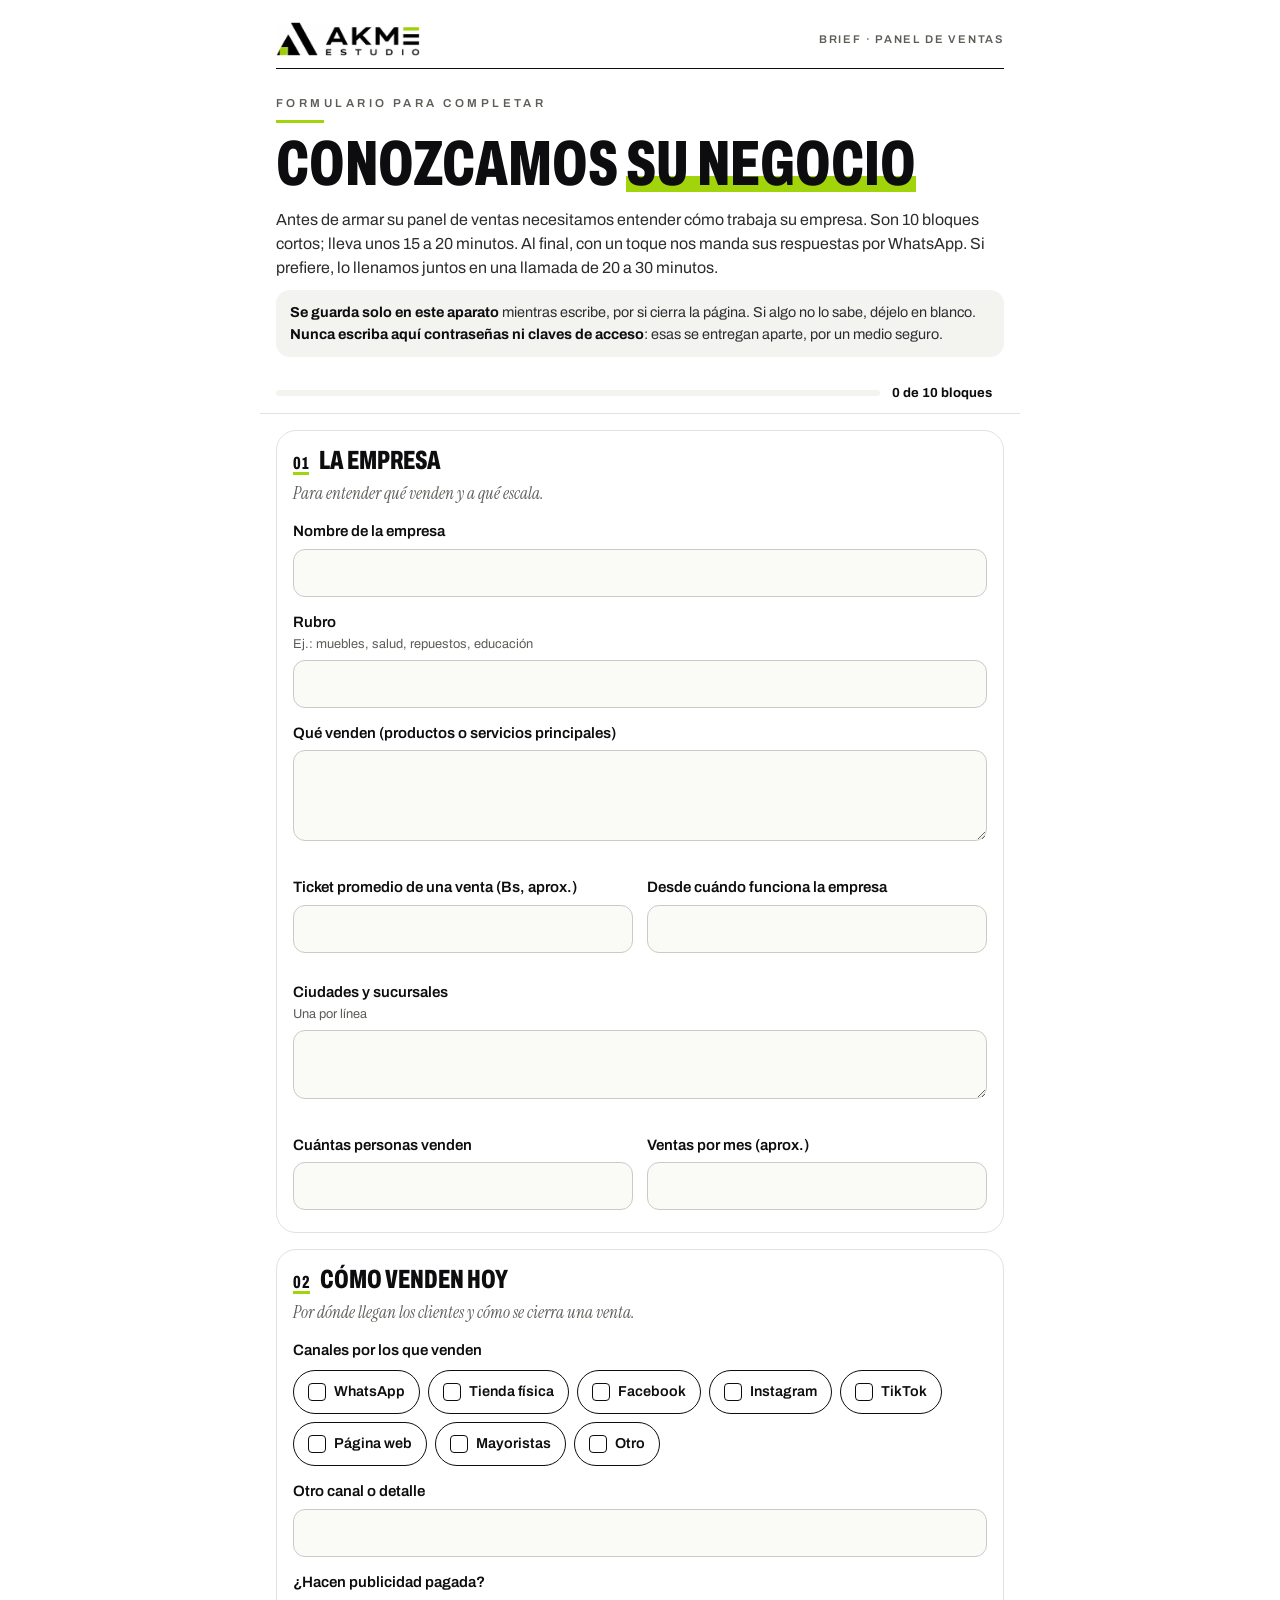
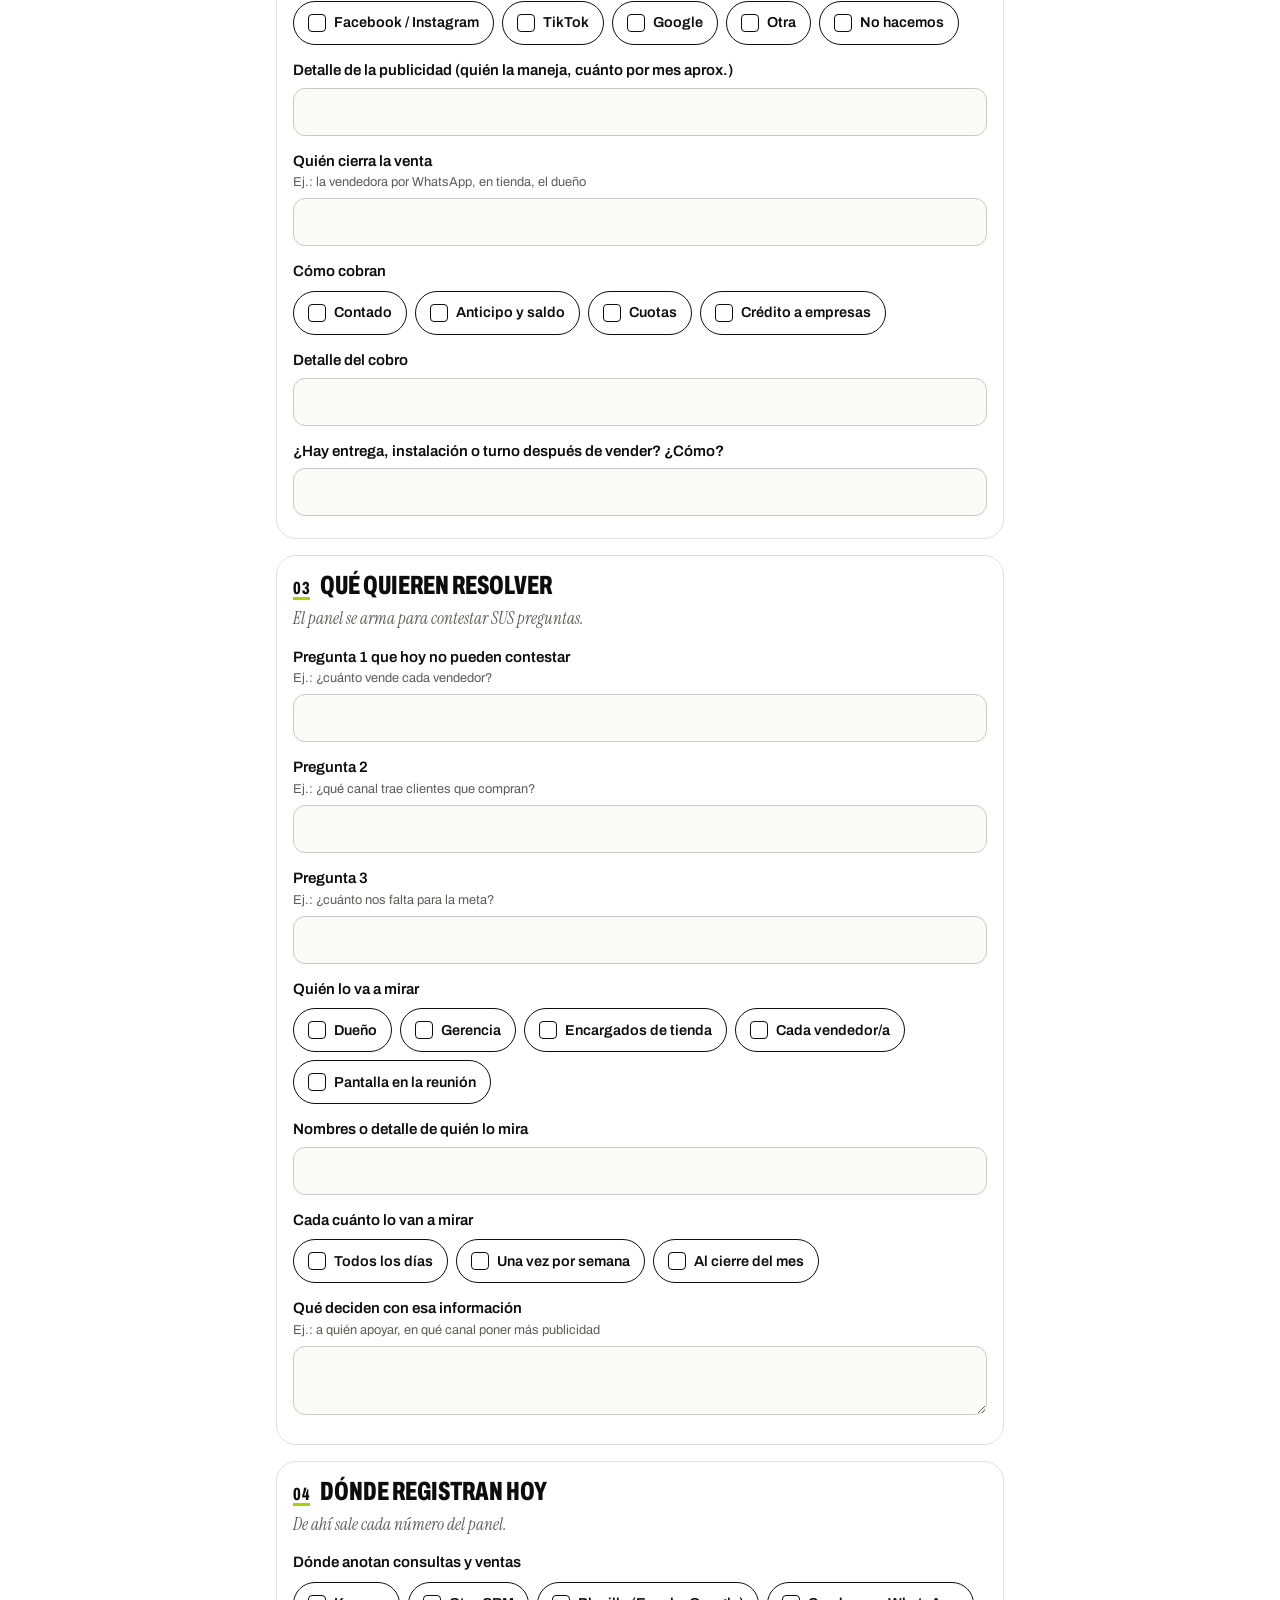
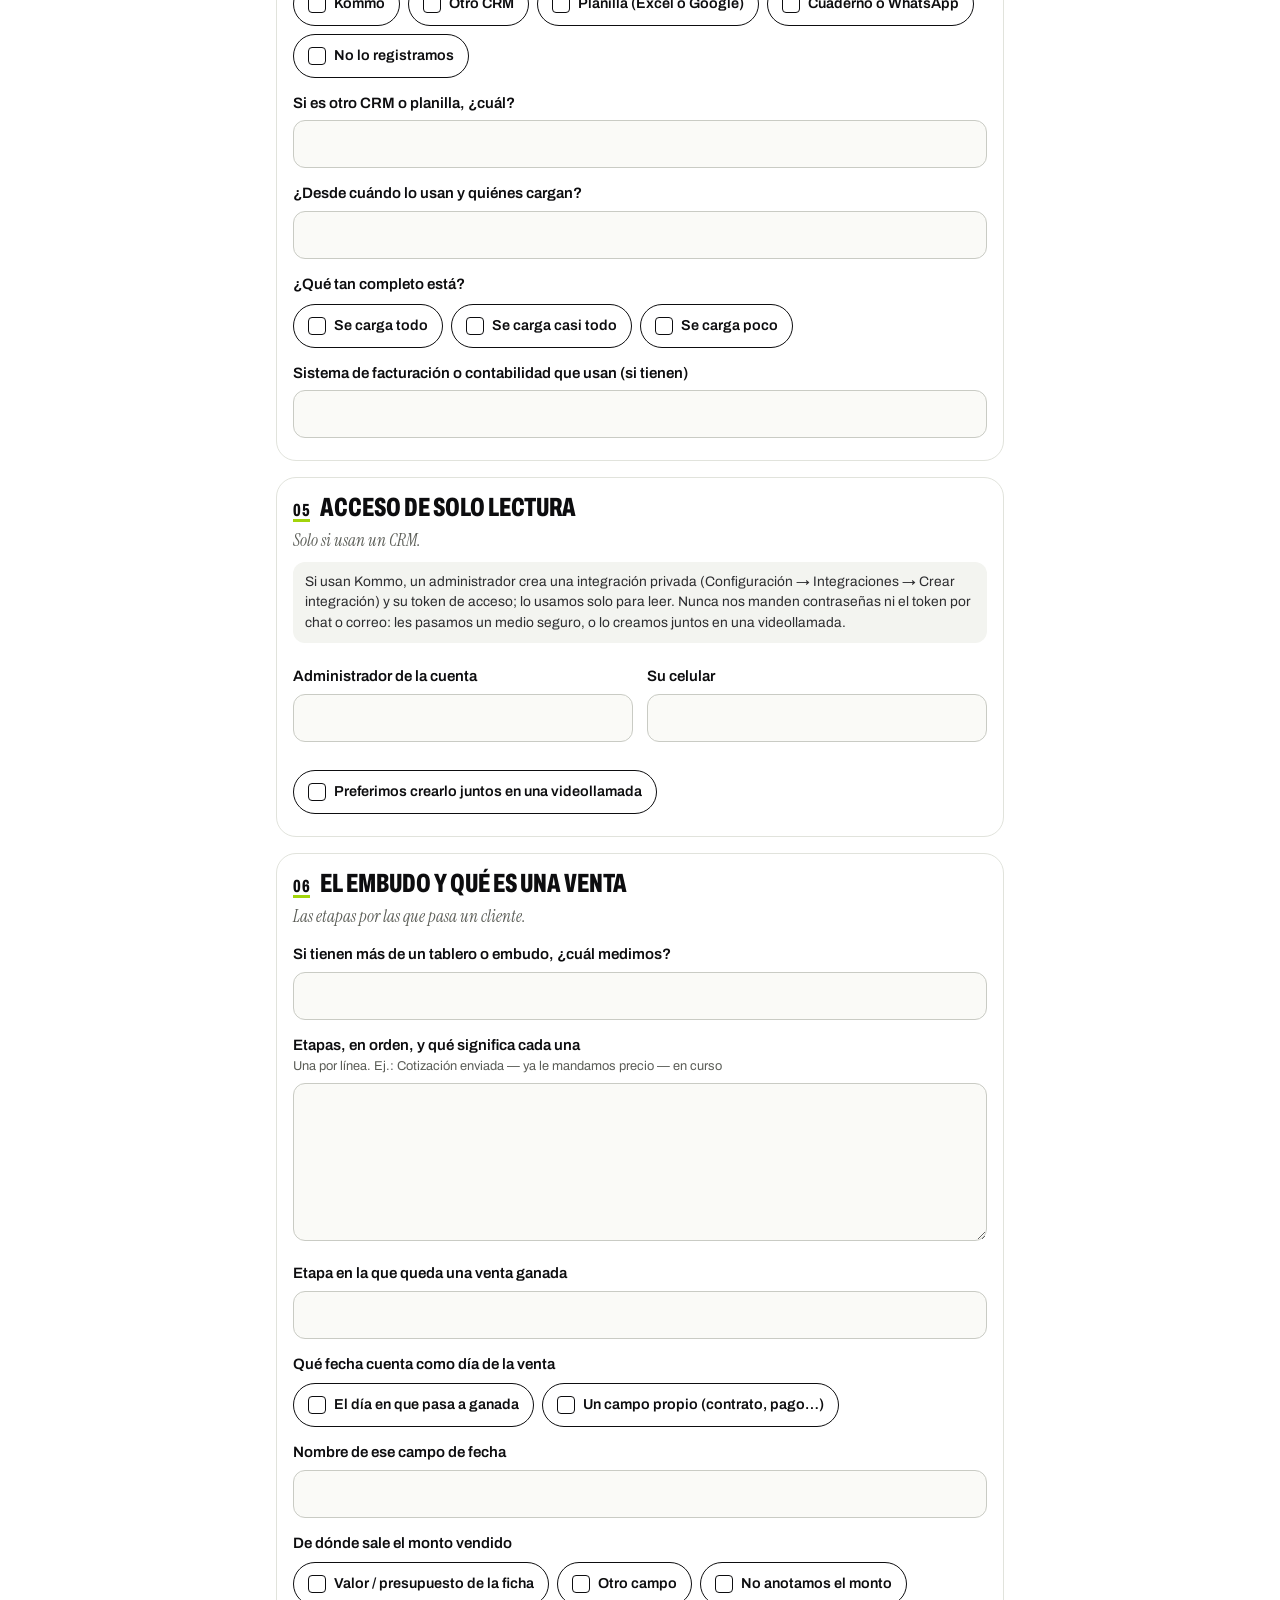
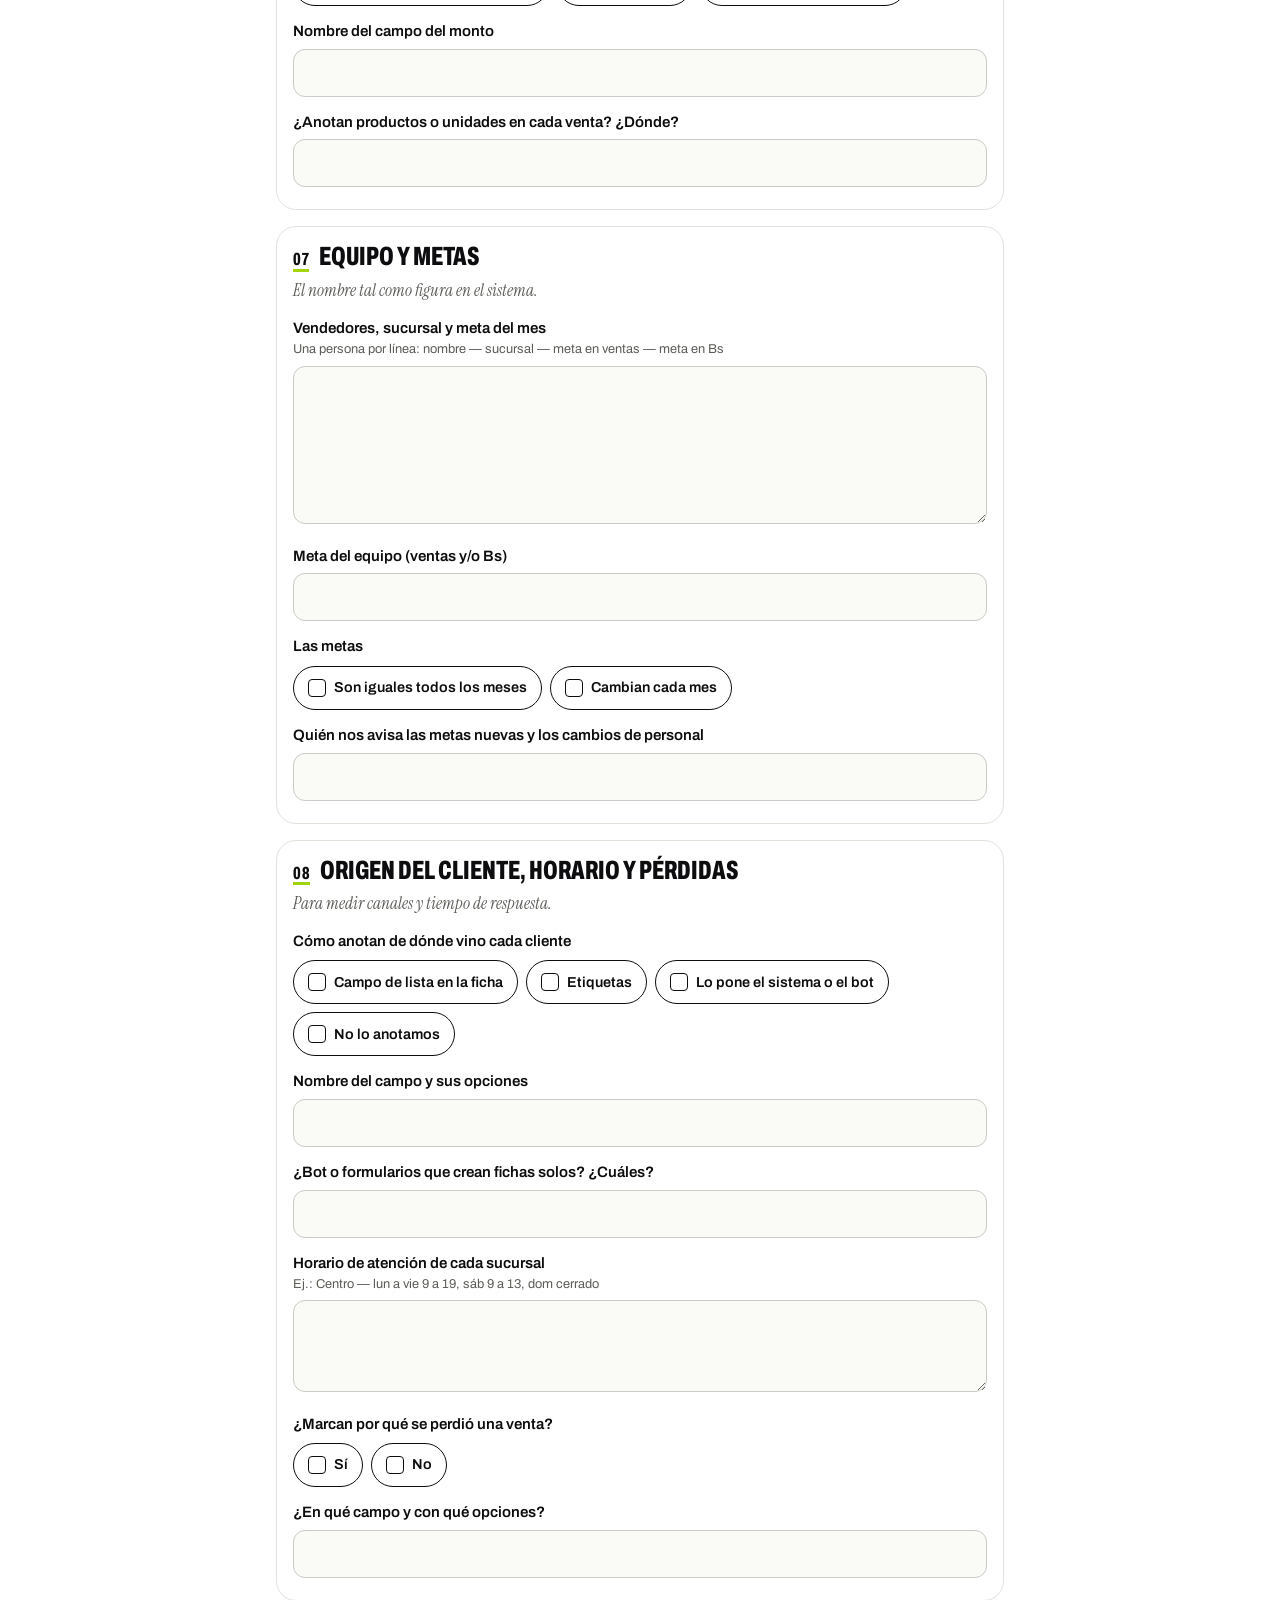
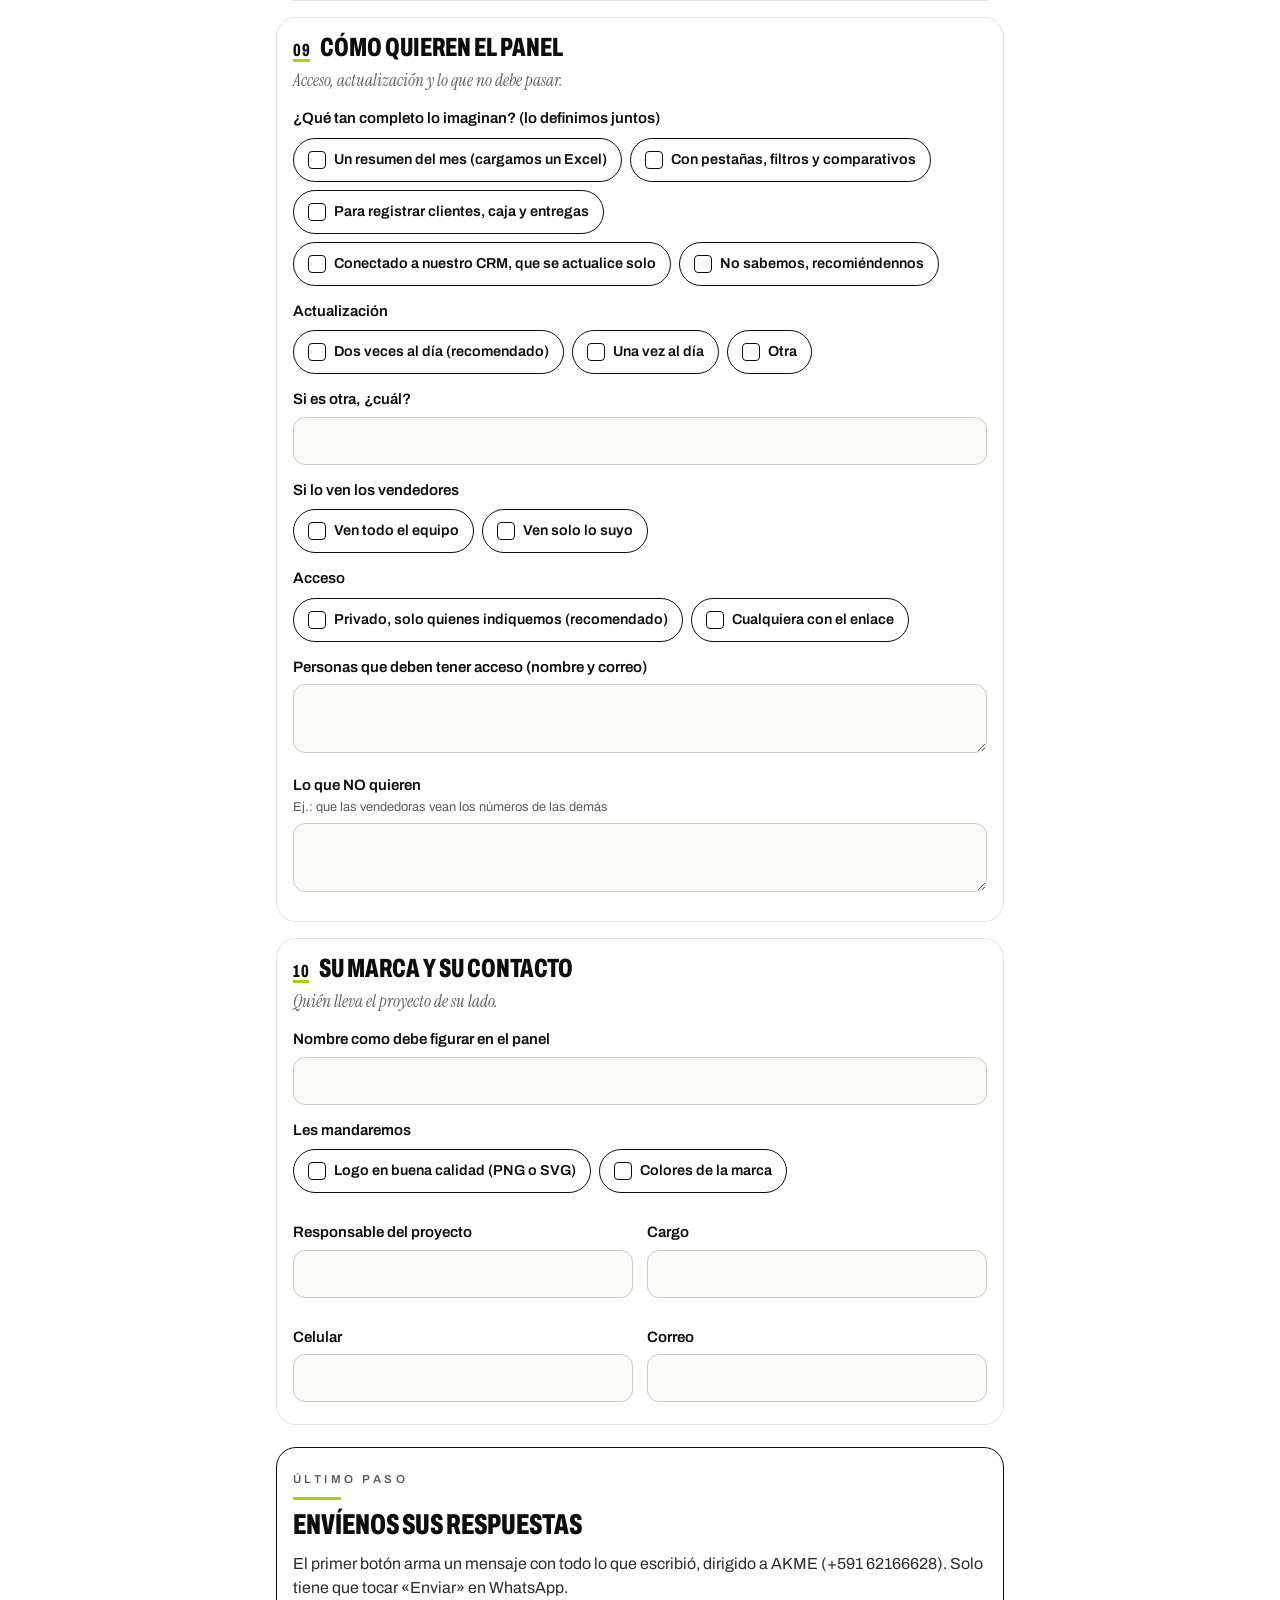
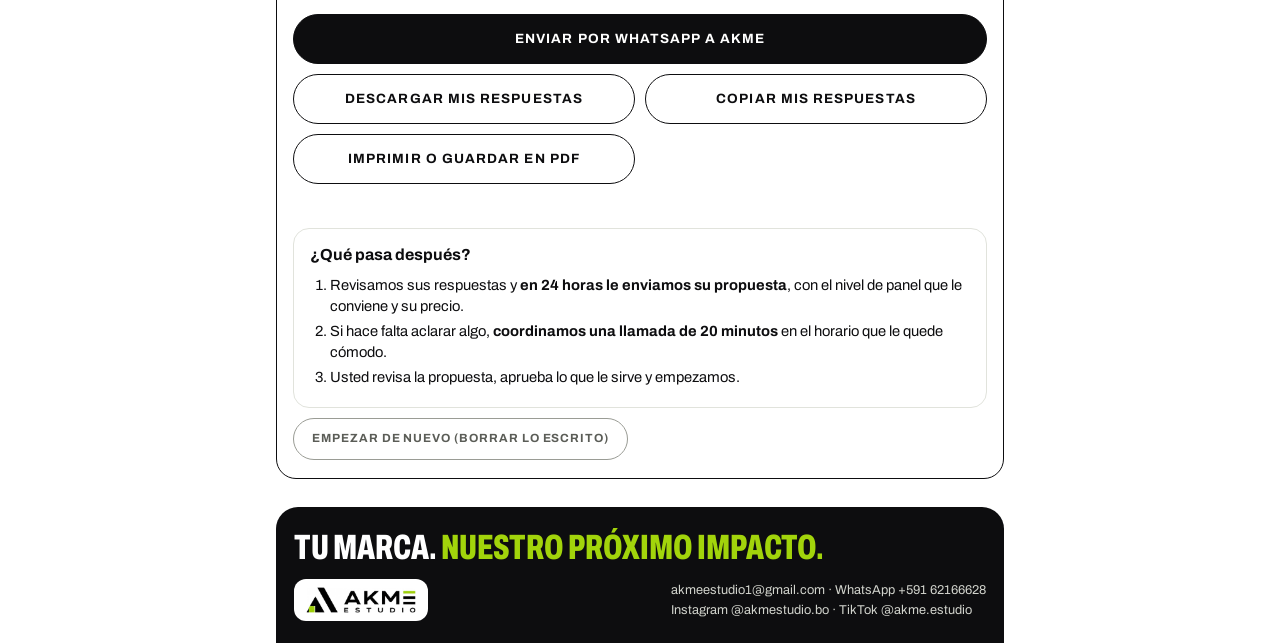
==== commit dbc4ab67: "Brief: qué pasa después (propuesta en 24 horas, llamada de 20 minutos) Co-Authored-By: Claude Opus 5" ====
--- a/brief.html
+++ b/brief.html
@@ -59,6 +59,11 @@
 .btn.chico{min-height:42px;font-size:.74rem;border-color:#9A9C95;color:var(--apagado)}
 .msj{font-size:.86rem;color:var(--grafito);margin-top:10px;min-height:1.3em}
 .msj.ok{color:var(--bien);font-weight:600}
+.sigue{margin-top:16px;border:1.5px solid var(--linea,#E1E3DC);border-radius:16px;padding:14px 16px;background:#fff;transition:border-color .4s,box-shadow .4s}
+.sigue.on{border-color:#A2D40B;box-shadow:0 0 0 4px rgba(162,212,11,.18)}
+.sigue h3{margin:0 0 8px;font-size:1rem}
+.sigue ol{margin:0;padding-left:20px}
+.sigue li{margin:5px 0;font-size:.92rem;line-height:1.4}
 .pie{background:var(--tinta);color:#fff;margin-top:28px;border-radius:22px 22px 0 0;padding:24px 18px 22px}
 .pie .lema{font-stretch:64%;font-weight:800;text-transform:uppercase;font-size:clamp(1.6rem,7vw,2.2rem);line-height:.92}
 .pie .lema em{font-style:normal;color:var(--lima)}
@@ -107,6 +112,14 @@
       <button type="button" class="btn" id="b-imp">Imprimir o guardar en PDF</button>
     </div>
     <div class="msj" id="msj" role="status"></div>
+    <div class="sigue" id="sigue">
+      <h3>¿Qué pasa después?</h3>
+      <ol>
+        <li>Revisamos sus respuestas y <b>en 24 horas le enviamos su propuesta</b>, con el nivel de panel que le conviene y su precio.</li>
+        <li>Si hace falta aclarar algo, <b>coordinamos una llamada de 20 minutos</b> en el horario que le quede cómodo.</li>
+        <li>Usted revisa la propuesta, aprueba lo que le sirve y empezamos.</li>
+      </ol>
+    </div>
     <div style="margin-top:10px"><button type="button" class="btn chico" id="b-borrar">Empezar de nuevo (borrar lo escrito)</button></div>
   </div>
 </div>
@@ -219,8 +232,9 @@
     if (!t){ aviso('Todavía no escribió nada.'); return; }
     var url = 'https://wa.me/' + WA + '?text=' + encodeURIComponent(t);
     if (url.length > 7000) aviso('Sus respuestas son largas: si WhatsApp corta el mensaje, use «Descargar mis respuestas» y mándenos el archivo.');
-    else aviso('Abriendo WhatsApp…', true);
+    else aviso('Abriendo WhatsApp… ¡Gracias! En 24 horas le enviamos su propuesta.', true);
     window.open(url, '_blank', 'noopener');
+    var sg = document.getElementById('sigue'); if (sg){ sg.classList.add('on'); try{ sg.scrollIntoView({behavior:'smooth', block:'center'}); }catch(e){} }
   });
   document.getElementById('b-txt').addEventListener('click', function(){
     var t = texto(false);
